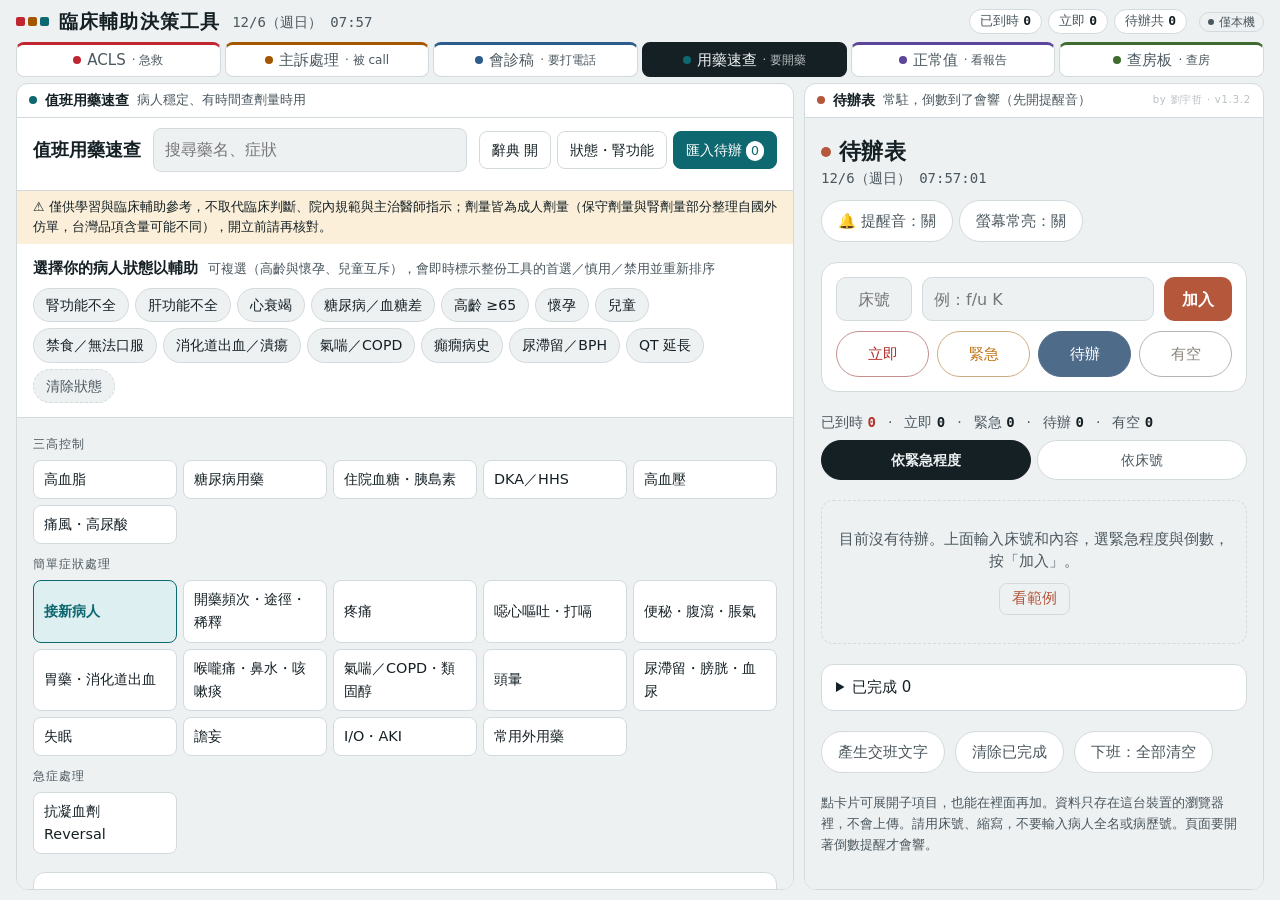
==== site/index.html @ 2ba8ac4e "v1.3.2 Co-Authored-By: Claude Opus 5.5 <noreply@anthropic.com> Claude-Session: https://claude.ai/cod" ====
<!doctype html><html><head><meta charset=utf8><meta name=viewport content="width=device-width,initial-scale=1,viewport-fit=cover"><style>:root{color-scheme:light;box-sizing:border-box;padding-top:env(safe-area-inset-top,0px);padding-bottom:env(safe-area-inset-bottom,0px)}html{scroll-padding-top:env(safe-area-inset-top,0px)}body{margin:0;padding:0;font:14px -apple-system,BlinkMacSystemFont,sans-serif;background:#fff;color:#000}img{max-width:100%}[hidden]:not([hidden=until-found i]){display:none!important}</style></head><body>
<title>臨床輔助決策工具</title>
<meta name="author" content="劉宇哲">
<meta name="app-version" content="1.3.2">
<!-- 臨床輔助決策工具 · designed &amp; built by 劉宇哲 -->
<meta name="claude:viewport-fit-sides" content="cover">
<style id="hub-base">/* 臨床輔助決策工具 · 共用基底（每個工具都內嵌這一份）
   字體：系統字（iPhone = 蘋方，Android = Noto CJK），不下載網路字型，開啟更快
   色票：病房冷灰底 + 各工具辨識色；動畫：同一組曲線與時長 */
:root{
  --hub-bg:#EEF1F2; --hub-surface:#FFFFFF; --hub-surface2:#E6EAEC; --hub-ink:#152025; --hub-ink2:#4A575E; --hub-ink3:#6E7A81; --hub-line:#D3DADD;
  --hub-bad:#B3261E; --hub-bad-soft:#FBE6E4; --hub-warn:#9A5B00; --hub-warn-soft:#FBEFD9; --hub-ok:#1D7A3E; --hub-ok-soft:#E1F2E6;
  --hub-code:#C0262F; --hub-code-soft:#FBE4E5; --hub-pilot:#A35500; --hub-pilot-soft:#F6E7D2;
  --hub-consult:#2C5C8C; --hub-consult-soft:#DFE8F2; --hub-meds:#0D6870; --hub-meds-soft:#DDEFF0;
  --hub-labs:#5B4699; --hub-labs-soft:#EBE6F6; --hub-todo:#B4573A; --hub-todo-soft:#F5E3DA;
  --hub-p1:#B3322B; --hub-p2:#C27416; --hub-p3:#4F6B8A; --hub-p4:#8A867B;
  --hub-sans:-apple-system,BlinkMacSystemFont,"PingFang TC","Noto Sans TC","Noto Sans CJK TC","Microsoft JhengHei",system-ui,sans-serif;
  --hub-mono:ui-monospace,"SF Mono",SFMono-Regular,Menlo,Consolas,"Roboto Mono",monospace;
  --hub-ease:cubic-bezier(.2,.8,.2,1); --hub-dur:.18s;
}
@media (prefers-color-scheme:dark){:root:not([data-theme="light"]){
  --hub-bg:#0E1316; --hub-surface:#161D21; --hub-surface2:#1E272C; --hub-ink:#E4E9EB; --hub-ink2:#A2AEB4; --hub-ink3:#7E8B93; --hub-line:#2A353B;
  --hub-bad:#FF7A70; --hub-bad-soft:#3A1B19; --hub-warn:#F0B04A; --hub-warn-soft:#352812; --hub-ok:#6CCF8E; --hub-ok-soft:#15301F;
  --hub-code:#FF6B70; --hub-code-soft:#3A1A1D; --hub-pilot:#F0A23A; --hub-pilot-soft:#3A2911;
  --hub-consult:#80B1E0; --hub-consult-soft:#162636; --hub-meds:#5CC2C8; --hub-meds-soft:#16302F;
  --hub-labs:#B4A2EC; --hub-labs-soft:#2A2440; --hub-todo:#E08A68; --hub-todo-soft:#3A241B; --hub-p1:#EF6A5E; --hub-p2:#E3A04A; --hub-p3:#8FABC9; --hub-p4:#A6A297; color-scheme:dark}}
:root[data-theme="dark"]{
  --hub-bg:#0E1316; --hub-surface:#161D21; --hub-surface2:#1E272C; --hub-ink:#E4E9EB; --hub-ink2:#A2AEB4; --hub-ink3:#7E8B93; --hub-line:#2A353B;
  --hub-bad:#FF7A70; --hub-bad-soft:#3A1B19; --hub-warn:#F0B04A; --hub-warn-soft:#352812; --hub-ok:#6CCF8E; --hub-ok-soft:#15301F;
  --hub-code:#FF6B70; --hub-code-soft:#3A1A1D; --hub-pilot:#F0A23A; --hub-pilot-soft:#3A2911;
  --hub-consult:#80B1E0; --hub-consult-soft:#162636; --hub-meds:#5CC2C8; --hub-meds-soft:#16302F;
  --hub-labs:#B4A2EC; --hub-labs-soft:#2A2440; --hub-todo:#E08A68; --hub-todo-soft:#3A241B; --hub-p1:#EF6A5E; --hub-p2:#E3A04A; --hub-p3:#8FABC9; --hub-p4:#A6A297; color-scheme:dark}

/* 觸控：點擊不延遲、不閃灰框、iPhone 不自動放大字 */
html{-webkit-tap-highlight-color:transparent;touch-action:manipulation;-webkit-text-size-adjust:100%;text-size-adjust:100%}
body{-webkit-font-smoothing:antialiased;text-rendering:optimizeSpeed}
::selection{background:color-mix(in srgb,var(--hub-accent,var(--hub-ink)) 22%,transparent)}
/* iPhone 點進字小於 16px 的輸入框會自動放大、而且不會縮回來：觸控裝置上所有輸入框一律 ≥16px */
@media (pointer:coarse){input:not([type="checkbox"]):not([type="radio"]):not([type="range"]),textarea,select{font-size:max(16px,1em)!important}}
/* 共用動畫：按下去微縮、顏色淡入淡出（低權重，工具自己的設定優先） */
:where(button,.btn,.chip,.card,summary,[role="tab"],a){transition:background-color var(--hub-dur) var(--hub-ease),border-color var(--hub-dur) var(--hub-ease),color var(--hub-dur) var(--hub-ease),box-shadow var(--hub-dur) var(--hub-ease),opacity var(--hub-dur) var(--hub-ease),transform .12s var(--hub-ease)}
:where(button,.btn,.chip,[role="tab"]):active:not(:disabled){transform:scale(.97)}
@keyframes hub-in{from{opacity:0;transform:translateY(6px)}}
@keyframes hub-pop{0%{transform:scale(1)}40%{transform:scale(1.18)}100%{transform:scale(1)}}
.hub-toast{position:fixed;left:16px;right:16px;margin:0 auto;width:fit-content;bottom:calc(20px + env(safe-area-inset-bottom,0px));z-index:60;max-width:min(520px,calc(100% - 32px));box-sizing:border-box;display:flex;gap:10px;align-items:center;background:var(--hub-ink);color:var(--hub-bg);font:500 14px/1.4 var(--hub-sans);padding:9px 14px;border-radius:999px;box-shadow:0 8px 24px rgba(0,0,0,.25);animation:hub-in .22s var(--hub-ease)}
/* 待辦設定按鈕：跟待辦表的快速新增同一套（立即／緊急／待辦／有空，點緊急或待辦展開倒數） */
.hp{display:flex;flex-direction:column;gap:8px;min-width:0}
.hp-row{display:grid;grid-template-columns:repeat(4,minmax(0,1fr));gap:6px}
.hp-pr{--pc:var(--hub-p3);display:flex;flex-direction:column;align-items:center;justify-content:center;min-width:0;min-height:46px;padding:4px;border:1px solid color-mix(in srgb,var(--pc) 45%,var(--hub-line));border-radius:999px;background:transparent;color:var(--pc);font:500 15px/1.2 var(--hub-sans);cursor:pointer}
.hp-pr[data-p="1"]{--pc:var(--hub-p1)}.hp-pr[data-p="2"]{--pc:var(--hub-p2)}.hp-pr[data-p="4"]{--pc:var(--hub-p4)}
.hp-pr small{font-size:12px;font-variant-numeric:tabular-nums}
.hp-pr small:empty{display:none}
.hp-pr[aria-pressed="true"]{background:var(--pc);border-color:var(--pc);color:var(--hub-surface)}
.hp-tm{display:flex;gap:6px;overflow-x:auto;overscroll-behavior-x:contain;scrollbar-width:none;padding:2px}
.hp-tm::-webkit-scrollbar{display:none}
.hp-c{flex:none;min-height:40px;border:1px solid var(--hub-line);background:transparent;border-radius:999px;padding:6px 14px;font:15px/1 var(--hub-sans);color:var(--hub-ink);white-space:nowrap;cursor:pointer;font-variant-numeric:tabular-nums}
.hp-c[aria-pressed="true"]{background:var(--hub-ink);border-color:var(--hub-ink);color:var(--hub-bg)}
.hp input{flex:none;font:16px var(--hub-sans);min-height:40px;padding:5px 10px;border-radius:999px;border:1px solid var(--hub-line);background:var(--hub-bg);color:var(--hub-ink);width:80px;text-align:center}
.hp-dt{display:flex;gap:6px}
.hp-dt input[type="date"]{flex:1 1 9.5em;width:auto;max-width:12em}
.hp-dt input[type="time"]{width:7em}
/* 右滑加入待辦 */
[data-swipe]{position:relative;touch-action:pan-y}
[data-swipe].sw-drag{transition:none!important}
[data-swipe].sw-back{transition:transform .22s var(--hub-ease)!important}
[data-swipe]::before{content:"＋ 待辦";position:absolute;top:0;bottom:0;right:100%;width:var(--sw,0px);display:flex;align-items:center;justify-content:flex-end;padding-right:12px;box-sizing:border-box;background:var(--hub-todo);color:var(--hub-surface);font:700 14px/1 var(--hub-sans);white-space:nowrap;overflow:hidden;opacity:var(--swo,0);pointer-events:none}
[data-swipe].sw-arm::before{content:"放開加入"}
body.sw-on{-webkit-user-select:none;user-select:none}
@keyframes hub-flash{from{background-color:var(--hub-todo-soft);box-shadow:inset 4px 0 0 var(--hub-todo)}}
.sw-done{animation:hub-flash .9s var(--hub-ease)}
@media (prefers-reduced-motion:reduce){*,*::before,*::after{animation-duration:.001ms!important;animation-iteration-count:1!important;transition-duration:.001ms!important}}
</style>
<style>
/* Layout: one-screen console. Top = clock + 待辦狀態; triage strip = 四種狀況依緊急度由左到右;
   below = 左邊 ACLS／副駕／會診稿／用藥速查／正常值五選一，右邊待辦表常駐（手機改六個分頁）。
   Palette: 病房冷灰底；每個工具保留自己的辨識色（急救紅、副駕琥珀、會診藍、用藥青、正常值紫、待辦陶土）。 */
:root{
  --bg:#EEF1F2; --surface:#FFFFFF; --ink:#152025; --ink-2:#4A575E; --line:#D3DADD;
  --code:#C0262F; --code-soft:#FBE4E5;
  --pilot:#A35500; --pilot-soft:#F6E7D2;
  --consult:#2C5C8C; --consult-soft:#DFE8F2;
  --meds:#0D6870; --meds-soft:#DDEFF0;
  --todo:#B4573A; --todo-soft:#F5E3DA;
  --labs:#5B4699; --labs-soft:#EBE6F6;
  --rounds:#3F6B2E; --rounds-soft:#E3EEDC;
  --f-body:var(--hub-sans);
  --f-mono:var(--hub-mono);
}
@media (prefers-color-scheme:dark){:root:not([data-theme="light"]){
  --bg:#0E1316; --surface:#161D21; --ink:#E4E9EB; --ink-2:#A2AEB4; --line:#2A353B;
  --code:#FF6B70; --code-soft:#3A1A1D; --pilot:#F0A23A; --pilot-soft:#3A2911;
  --consult:#80B1E0; --consult-soft:#162636; --meds:#5CC2C8; --meds-soft:#16302F;
  --todo:#E08A68; --todo-soft:#3A241B; --labs:#B4A2EC; --labs-soft:#2A2440; --rounds:#93CC7C; --rounds-soft:#1E2E18; color-scheme:dark}}
:root[data-theme="dark"]{
  --bg:#0E1316; --surface:#161D21; --ink:#E4E9EB; --ink-2:#A2AEB4; --line:#2A353B;
  --code:#FF6B70; --code-soft:#3A1A1D; --pilot:#F0A23A; --pilot-soft:#3A2911;
  --consult:#80B1E0; --consult-soft:#162636; --meds:#5CC2C8; --meds-soft:#16302F;
  --todo:#E08A68; --todo-soft:#3A241B; --labs:#B4A2EC; --labs-soft:#2A2440; --rounds:#93CC7C; --rounds-soft:#1E2E18; color-scheme:dark}

*{box-sizing:border-box}
html,body{height:100%}
body{background:var(--bg);color:var(--ink);font-family:var(--f-body);font-size:15px;line-height:1.45;display:flex;flex-direction:column;overflow:hidden}
button,a{font:inherit;color:inherit}
:focus-visible{outline:2px solid var(--ink);outline-offset:2px}
.gut{padding-left:max(16px,env(safe-area-inset-left,0px));padding-right:max(16px,env(safe-area-inset-right,0px))}

/* top bar */
.top{flex:none;display:flex;align-items:center;gap:12px;flex-wrap:wrap;padding-block:10px 8px}
.top h1{margin:0;font-size:19px;font-weight:900;letter-spacing:.06em;display:flex;align-items:center;gap:8px}
.top h1::before{content:"";width:9px;height:9px;border-radius:2px;background:var(--code);box-shadow:12px 0 0 var(--pilot),24px 0 0 var(--meds);margin-right:26px}
.clock{font-family:var(--f-mono);font-size:14px;color:var(--ink-2);font-variant-numeric:tabular-nums}
.status{margin-left:auto;display:flex;gap:6px;align-items:center;font-size:13px}
.pill{border-radius:999px;padding:2px 10px;background:var(--surface);border:1px solid var(--line);color:var(--ink-2);white-space:nowrap}
.pill b{font-family:var(--f-mono);font-weight:600;color:var(--ink)}
.pill.hot{background:var(--code);border-color:var(--code);color:var(--surface)}
.pill.hot b{color:var(--surface)}

/* triage strip */
.triage{flex:none;padding-block:4px 10px}
.tlab{font-size:12px;letter-spacing:.12em;color:var(--ink-2);margin:0 0 6px;display:flex;justify-content:space-between;gap:8px}
.tlab span:last-child{letter-spacing:0}
.cards{display:grid;grid-template-columns:repeat(6,minmax(0,1fr));gap:8px}
.card{--c:var(--ink);--cs:var(--surface);display:grid;grid-template-columns:auto minmax(0,1fr) auto;gap:2px 10px;align-items:center;text-decoration:none;background:var(--surface);border:1px solid var(--line);border-top:4px solid var(--c);border-radius:10px;padding:10px 12px;cursor:pointer;text-align:left;min-width:0}
.card:hover{background:var(--cs)}
.card .lv{grid-row:1/3;font-family:var(--f-mono);font-weight:600;font-size:12px;color:var(--c);border:1.5px solid var(--c);border-radius:6px;padding:2px 6px;align-self:start;margin-top:2px}
.card .sit{font-size:13px;color:var(--ink-2);min-width:0}
.card .nm{font-weight:700;font-size:16px;min-width:0}
.card .go{grid-row:1/3;grid-column:3;font-size:12px;color:var(--c);white-space:nowrap}
.card.code{--c:var(--code);--cs:var(--code-soft)}
.card.pilot{--c:var(--pilot);--cs:var(--pilot-soft)}
.card.consult{--c:var(--consult);--cs:var(--consult-soft)}
.card.meds{--c:var(--meds);--cs:var(--meds-soft)}
.card.labs{--c:var(--labs);--cs:var(--labs-soft)}
.card.rounds{--c:var(--rounds);--cs:var(--rounds-soft)}
/* 六張卡：寬度不夠時拿掉「在下方」，說明維持一行 */
@media (max-width:1500px){.card .go{display:none}.card{grid-template-columns:auto minmax(0,1fr)}.card .sit,.card .nm{white-space:nowrap;overflow:hidden;text-overflow:ellipsis}}
@media (max-width:1100px){.cards{grid-template-columns:repeat(3,minmax(0,1fr))}}

/* workspace: 寬螢幕 = 左邊主工作區（急救／會診／用藥，三選一）＋ 右邊常駐待辦；手機 = 六個分頁 */
.tabs{flex:none;display:flex;gap:4px;padding-block:0 8px}
.tabs button{flex:1;border:1px solid var(--line);background:var(--surface);border-radius:8px;padding:7px 10px;cursor:pointer;font-weight:500;color:var(--ink-2);display:flex;justify-content:center;gap:6px;align-items:center;min-width:0;white-space:nowrap}
.tabs button i{width:8px;height:8px;border-radius:50%;flex:none}
.tabs button[aria-selected="true"]{background:var(--ink);border-color:var(--ink);color:var(--bg)}
.tabs .n{font-family:var(--f-mono);font-size:12px;border-radius:999px;padding:0 6px;background:var(--code);color:var(--surface)}
.tabs .mob{display:none}
.work{flex:1;min-height:0;display:grid;grid-template-columns:minmax(0,1fr) minmax(360px,460px);grid-template-areas:"main side";gap:10px;padding-bottom:max(10px,env(safe-area-inset-bottom,0px))}
.pane{grid-area:main;display:none;flex-direction:column;min-height:0;min-width:0;border:1px solid var(--line);border-radius:12px;overflow:hidden;background:var(--surface)}
.pane.main-on{display:flex}
#pane-todo{grid-area:side;display:flex}
.pane-h{flex:none;display:flex;align-items:center;gap:8px;padding:6px 12px;border-bottom:1px solid var(--line);font-size:13px;color:var(--ink-2)}
.pane-h b{color:var(--ink);font-size:14px}
.pane-h i{width:8px;height:8px;border-radius:50%;flex:none}
.pane iframe{flex:1;width:100%;border:0;display:block;background:var(--bg);opacity:0;transition:opacity .2s var(--hub-ease)}
.pane{position:relative}
.pane.loaded iframe{opacity:1}
.pane:not(.loaded)::after{content:"載入中";position:absolute;left:50%;top:40%;transform:translateX(-50%);font-size:13px;letter-spacing:.2em;color:var(--ink-2);animation:hub-blink 1.2s ease-in-out infinite}
@keyframes hub-blink{50%{opacity:.35}}
.pane .reload{display:none;position:absolute;left:50%;top:40%;transform:translate(-50%,-50%);z-index:2;max-width:calc(100% - 32px);border:1px solid var(--line);background:var(--surface);color:var(--ink);border-radius:999px;padding:10px 18px;font-weight:600;cursor:pointer;box-shadow:0 4px 14px rgba(0,0,0,.15)}
.pane.failed .reload{display:block}
.pane.failed iframe{opacity:.15}
.fab.pop{animation:hub-pop .45s var(--hub-ease)}
@media (max-width:900px){.hub-toast{bottom:calc(84px + env(safe-area-inset-bottom,0px))}}
.hub-toast .undo{background:transparent;color:var(--bg);box-shadow:inset 0 0 0 1px currentColor}
.hub-toast button{white-space:nowrap;flex:none;border:0;background:var(--todo);color:var(--surface);border-radius:999px;padding:3px 12px;font-weight:700;cursor:pointer}
@media (max-width:900px){
  .tabs .mob{display:flex}
  .tabs button{padding:7px 4px;font-size:14px}
  .work{grid-template-columns:minmax(0,1fr);grid-template-areas:"main"}
  .pane,.pane.main-on,#pane-todo{grid-area:main;display:none}
  .pane.on,#pane-todo.on{display:flex}
  .pane-h{display:none}
}
/* 手機：待辦改成左側抽屜，右滑拉出、左滑收起（iframe 同源，手勢也綁在工具內） */
.pane-h .close{display:none;margin-left:auto;flex:none;border:1px solid var(--line);background:var(--bg);border-radius:8px;padding:3px 10px;font-size:13px;cursor:pointer}
.pane-h span{min-width:0;overflow:hidden;text-overflow:ellipsis;white-space:nowrap}
.pane-h .sig{margin-left:auto;flex:none;font-style:normal;font-size:10px;letter-spacing:.08em;opacity:.38}
.pane-h .sig+.close{margin-left:8px}
.scrim{display:none}
@media (max-width:900px){
  #pane-todo{display:flex;position:fixed;z-index:20;top:0;bottom:0;left:0;width:min(92vw,460px);border-left:0;border-radius:0 14px 14px 0;padding-top:env(safe-area-inset-top,0px);padding-bottom:env(safe-area-inset-bottom,0px);transform:translateX(-102%);visibility:hidden;transition:transform .22s ease,visibility 0s linear .22s}
  #pane-todo.open{transform:none;visibility:visible;transition:transform .22s ease;box-shadow:8px 0 30px rgba(0,0,0,.28)}
  #pane-todo .pane-h{display:flex}
  #pane-todo .pane-h .close{display:inline-flex}
  .scrim{display:block;position:fixed;inset:0;z-index:19;background:rgba(0,0,0,.35);opacity:0;pointer-events:none;transition:opacity .22s}
  .scrim.on{opacity:1;pointer-events:auto}
}
@media (prefers-reduced-motion:reduce){#pane-todo,#pane-todo.open,.scrim{transition:none}}
@media (prefers-reduced-motion:no-preference){.card{transition:background .15s}}

/* 直立手機（≤900px）：不要卡片列，工具區佔滿螢幕，導覽列放在最上面（狀態列下方）。
   每個分頁用「工具名＋什麼狀況用」兩行，顏色沿用各工具的辨識色。 */
.tabs .hint{display:none}
@media (max-width:900px){
  html,body{background:var(--surface)}
  .top{flex-wrap:nowrap;gap:8px;padding-block:6px;border-bottom:1px solid var(--line)}
  .top h1{font-size:16px;letter-spacing:.04em;min-width:0;white-space:nowrap}
  .top h1::before{display:none}
  .clock{margin-left:auto;font-size:12px;white-space:nowrap}
  .status{margin-left:0;font-size:12px}
  .pill:not(.hot){display:none}
  .triage{display:none}
  .work.gut{order:2;gap:0;padding:0 env(safe-area-inset-right,0px) 0 env(safe-area-inset-left,0px)}
  .pane,.pane.main-on{border:0;border-radius:0}
  .tabs{order:1;gap:0;background:var(--surface);border-bottom:1px solid var(--line)}
  .tabs.gut{padding:0 env(safe-area-inset-right,0px) 0 env(safe-area-inset-left,0px)}
  .tabs button{flex:1 1 0;flex-direction:column;justify-content:center;gap:0;min-height:46px;padding:4px 1px 5px;border:0;border-bottom:3px solid transparent;border-radius:0;background:transparent;color:var(--ink-2);font-size:13.5px;font-weight:500;letter-spacing:0}
  .tabs button i{display:none}
  .tabs .hint{display:block;font-size:10px;font-weight:400;line-height:1.15;color:var(--ink-2)}
  .tabs button[aria-selected="true"]{background:var(--cs);border-bottom-color:var(--c);color:var(--ink);font-weight:700}
  .tabs button[aria-selected="true"] .hint{color:var(--ink);font-weight:500}
  .tabs .n{font-size:11px;padding:0 5px;margin-left:2px}
  #pane-todo .pane-h{padding:8px 12px}
  #pane-todo .pane-h b{white-space:nowrap}
  #pane-todo .pane-h span{display:none}
}
@media (max-width:380px){.tabs button{font-size:12.5px}.tabs .hint{font-size:10px}}

/* 手機：五個工具排成一條橫向軌道，手指拖多少畫面跟多少（scroll-snap，放開自動吸附到最近的工具）。
   待辦表改成右下角圓形浮窗，點開是左側抽屜。 */
.fab{display:none}
@media (max-width:900px){
  .work.gut{display:flex;gap:0;padding:0;overflow-x:auto;overflow-y:hidden;scroll-snap-type:x mandatory;overscroll-behavior-x:contain;scrollbar-width:none}
  .work::-webkit-scrollbar{display:none}
  .pane:not(#pane-todo){display:flex;flex:0 0 100%;min-width:0;scroll-snap-align:start;scroll-snap-stop:always;padding-left:env(safe-area-inset-left,0px);padding-right:env(safe-area-inset-right,0px)}
  #pane-todo{touch-action:pan-y;overscroll-behavior:contain}
  .fab{display:flex;position:fixed;z-index:15;right:max(16px,env(safe-area-inset-right,0px));bottom:calc(16px + env(safe-area-inset-bottom,0px));width:56px;height:56px;padding:0;border:0;border-radius:50%;align-items:center;justify-content:center;background:var(--todo);color:var(--surface);box-shadow:0 6px 18px rgba(0,0,0,.3);cursor:pointer}
  .fab svg{width:26px;height:26px}
  .fab .n{position:absolute;top:-5px;right:-5px;min-width:22px;height:22px;padding:0 5px;border-radius:11px;border:2px solid var(--surface);box-sizing:content-box;background:var(--code);color:var(--surface);font:600 12px/18px var(--f-mono);text-align:center;font-variant-numeric:tabular-nums}
  .fab{transition:opacity .15s}
  body.drawer .fab,body.gl-open .fab{opacity:0;pointer-events:none}
}
</style>

<header class="top gut">
  <h1 title="by 劉宇哲">臨床輔助決策工具</h1>
  <span class="clock" id="clock">--:--</span>
  <div class="status" id="status" aria-live="polite"></div>
  <span class="sync" id="sync" data-s="wait" title="雲端同步：連線中">連線中</span>
</header>

<section class="triage gut" aria-label="依狀況選工具">
  <p class="tlab"><span>現在的狀況</span><span>由左到右越不急</span></p>
  <div class="cards">
    <button class="card code" type="button" data-go="acls">
      <span class="lv">P0</span><span class="sit">急救、心律不整</span><span class="nm">ACLS 輔助工具</span><span class="go">在下方</span>
    </button>
    <button class="card pilot" type="button" data-go="pilot">
      <span class="lv">P1</span><span class="sit">剛被 call、病人不穩</span><span class="nm">主訴處理</span><span class="go">在下方</span>
    </button>
    <button class="card consult" type="button" data-go="consult">
      <span class="lv">P2</span><span class="sit">要打電話找人會診</span><span class="nm">會診電話稿</span><span class="go">在下方</span>
    </button>
    <button class="card meds" type="button" data-go="meds">
      <span class="lv">P3</span><span class="sit">病人穩定、要開藥</span><span class="nm">值班用藥速查</span><span class="go">在下方</span>
    </button>
    <button class="card labs" type="button" data-go="labs">
      <span class="lv">P3</span><span class="sit">報告回來、要判讀數字</span><span class="nm">檢驗正常值</span><span class="go">在下方</span>
    </button>
    <button class="card rounds" type="button" data-go="rounds">
      <span class="lv">日常</span><span class="sit">查房、追病人、交班</span><span class="nm">查房板</span><span class="go">在下方</span>
    </button>
  </div>
</section>

<nav class="tabs gut" role="tablist" aria-label="工作區">
  <button role="tab" id="tab-acls" data-p="acls" aria-selected="false" title="急救、心律不整" style="--c:var(--code);--cs:var(--code-soft)"><i style="background:var(--code)"></i><span class="nm">ACLS</span><span class="hint">急救</span></button>
  <button role="tab" id="tab-pilot" data-p="pilot" aria-selected="false" title="剛被 call、病人不穩" style="--c:var(--pilot);--cs:var(--pilot-soft)"><i style="background:var(--pilot)"></i><span class="nm">主訴處理</span><span class="hint">被 call</span></button>
  <button role="tab" id="tab-consult" data-p="consult" aria-selected="false" title="要打電話找人會診" style="--c:var(--consult);--cs:var(--consult-soft)"><i style="background:var(--consult)"></i><span class="nm">會診稿</span><span class="hint">要打電話</span></button>
  <button role="tab" id="tab-meds" data-p="meds" aria-selected="false" title="病人穩定、要開藥" style="--c:var(--meds);--cs:var(--meds-soft)"><i style="background:var(--meds)"></i><span class="nm">用藥速查</span><span class="hint">要開藥</span></button>
  <button role="tab" id="tab-labs" data-p="labs" aria-selected="false" title="報告回來、要判讀數字" style="--c:var(--labs);--cs:var(--labs-soft)"><i style="background:var(--labs)"></i><span class="nm">正常值</span><span class="hint">看報告</span></button>
  <button role="tab" id="tab-rounds" data-p="rounds" aria-selected="false" title="查房、追病人、交班" style="--c:var(--rounds);--cs:var(--rounds-soft)"><i style="background:var(--rounds)"></i><span class="nm">查房板</span><span class="hint">查房</span></button>
</nav>

<main class="work gut" id="work">
  <section class="pane" id="pane-acls" aria-label="ACLS 輔助工具">
    <div class="pane-h"><i style="background:var(--code)"></i><b>ACLS 輔助工具</b><span>切到別的工具時，計時器照樣在跑</span></div>
    <iframe id="f-acls" data-src="tools/acls.html" title="ACLS 輔助工具"></iframe>
  </section>
  <section class="pane" id="pane-pilot" aria-label="主訴處理">
    <div class="pane-h"><i style="background:var(--pilot)"></i><b>主訴處理</b><span>剛被 call：叫人時機、問診、貝氏鑑別、醫囑、即時 note</span></div>
    <iframe id="f-pilot" data-src="tools/copilot.html" title="主訴處理"></iframe>
  </section>
  <section class="pane" id="pane-consult" aria-label="會診電話稿">
    <div class="pane-h"><i style="background:var(--consult)"></i><b>會診電話稿</b><span>打完電話可一鍵加進待辦等回電</span></div>
    <iframe id="f-consult" data-src="tools/consult.html" title="會診電話稿"></iframe>
  </section>
  <section class="pane" id="pane-meds" aria-label="值班用藥速查">
    <div class="pane-h"><i style="background:var(--meds)"></i><b>值班用藥速查</b><span>病人穩定、有時間查劑量時用</span></div>
    <iframe id="f-meds" data-src="tools/meds.html" title="值班用藥速查"></iframe>
  </section>
  <section class="pane" id="pane-labs" aria-label="檢驗正常值">
    <div class="pane-h"><i style="background:var(--labs)"></i><b>檢驗正常值</b><span>正常值＋值班警覺值，含 CrCl／eGFR／AKI 計算</span></div>
    <iframe id="f-labs" data-src="tools/labs.html" title="檢驗正常值"></iframe>
  </section>
  <section class="pane" id="pane-rounds" aria-label="查房板">
    <div class="pane-h"><i style="background:var(--rounds)"></i><b>查房板</b><span>每床 problem、每日清單、等待中結果、異常值趨勢；逐床跑、產生交班</span></div>
    <iframe id="f-rounds" data-src="tools/rounds.html" title="查房板"></iframe>
  </section>
  <section class="pane" id="pane-todo" aria-label="待辦表">
    <div class="pane-h"><i style="background:var(--todo)"></i><b>待辦表</b><span>常駐，倒數到了會響（先開提醒音）</span><em class="sig" aria-hidden="true">by 劉宇哲</em><button class="close" type="button" id="todoClose">← 收起</button></div>
    <iframe id="f-todo" data-src="tools/todo.html" title="待辦表"></iframe>
  </section>
</main>
<div class="scrim" id="scrim"></div>
<button class="fab" id="fab" type="button" aria-label="待辦表" aria-expanded="false"><svg viewBox="0 0 24 24" fill="none" stroke="currentColor" stroke-width="2" stroke-linecap="round" stroke-linejoin="round" aria-hidden="true"><path d="M10 6h10M10 12h10M10 18h10"/><path d="M3.5 6l1.5 1.5L7.5 4.5M3.5 12l1.5 1.5 2.5-3M3.5 18l1.5 1.5 2.5-3"/></svg><span class="n" id="tabN" hidden></span></button>

<script>
(() => {
  // 版本號：由 scripts/release.py 寫進 <meta name="app-version">，顯示在待辦表標頭的署名後面
  const APP_V = (document.querySelector('meta[name="app-version"]') || {}).content || '';
  try { console.log('%c臨床輔助決策工具 v' + APP_V + ' · made by 劉宇哲', 'color:#B4573A;font-weight:700'); } catch (e) {}
  try { const sg = document.querySelector('#pane-todo .sig'); if (sg && APP_V) sg.textContent = 'by 劉宇哲 · v' + APP_V; } catch (e) {}
  const $ = id => document.getElementById(id);
  const MAIN = ['acls', 'pilot', 'consult', 'meds', 'labs', 'rounds'], ALL = [...MAIN, 'todo'];
  const narrow = matchMedia('(max-width:900px)');
  let cur = 'meds', lastMain = 'meds';

  // cur：手機上顯示的分頁；lastMain：寬螢幕左邊顯示的工具（待辦永遠在右邊）
  // 手機上的待辦抽屜
  const drawerOpen = () => $('pane-todo').classList.contains('open');
  function setDrawer(open) {
    const on = !!open && narrow.matches;
    $('pane-todo').classList.toggle('open', on);
    $('scrim').classList.toggle('on', on);
    $('pane-todo').inert = narrow.matches && !on;
    $('fab').setAttribute('aria-expanded', on);
    document.body.classList.toggle('drawer', on);
  }

  // 延遲載入：先載現在看的工具和待辦表，其他的等畫面閒下來再一個一個載（副駕和用藥速查很大）
  const loaded = new Set();
  // 工具有沒有真的載出來：空白頁、錯誤頁（contentDocument 是 null）、body 是空的都算沒有
  function healthy(f) {
    try {
      const d = f.contentDocument;
      if (!d || d.location.href === 'about:blank') return false;
      return !!(d.body && d.body.childElementCount);
    } catch (e) { return true; }
  }
  // 自我修復：沒載出來就自動重載一次；還是不行就在畫面上放「重新載入」按鈕，不會只停在空白或「載入中」
  // （11/12：iPhone 主畫面 App 開，用藥速查、會診稿有時載不出來，Claude App 開正常）
  const tries = {}, wt = {};
  function failUI(k) {
    const p = $('pane-' + k);
    let b = p.querySelector('.reload');
    if (!b) {
      b = document.createElement('button'); b.type = 'button'; b.className = 'reload';
      b.textContent = '這個工具沒載出來，點這裡重新載入';
      b.onclick = () => { tries[k] = 0; reloadTool(k); };
      p.appendChild(b);
    }
    p.classList.add('loaded', 'failed');
  }
  function watch(k) {
    clearTimeout(wt[k]);
    wt[k] = setTimeout(() => {
      const f = $('f-' + k);
      if ($('pane-' + k).classList.contains('loaded') && healthy(f)) return;
      (tries[k] || 0) < 2 ? reloadTool(k) : failUI(k);
    }, 15000);
  }
  function reloadTool(k) {
    const f = $('f-' + k);
    tries[k] = (tries[k] || 0) + 1;
    $('pane-' + k).classList.remove('failed');
    f.src = f.dataset.src;
    watch(k);
  }
  function ensure(k) {
    if (!k || loaded.has(k)) return;
    const f = $('f-' + k); if (!f) return;
    loaded.add(k);
    f.addEventListener('load', () => {
      if (!healthy(f)) { (tries[k] || 0) < 2 ? reloadTool(k) : failUI(k); return; }
      clearTimeout(wt[k]);
      $('pane-' + k).classList.remove('failed');
      $('pane-' + k).classList.add('loaded');
    });
    f.src = f.dataset.src;
    watch(k);
  }
  // 從背景回來（iOS 可能把內嵌的工具回收掉）：檢查一遍，空掉的重載
  document.addEventListener('visibilitychange', () => {
    if (document.visibilityState !== 'visible') return;
    loaded.forEach(k => { const f = $('f-' + k); if ($('pane-' + k).classList.contains('loaded') && !healthy(f)) { tries[k] = 0; reloadTool(k); } });
  });
  const idle = cb => (window.requestIdleCallback ? requestIdleCallback(cb, { timeout: 1500 }) : setTimeout(cb, 300));
  function warmRest() {
    const order = [...MAIN].sort((a, b) => Math.abs(MAIN.indexOf(a) - MAIN.indexOf(cur)) - Math.abs(MAIN.indexOf(b) - MAIN.indexOf(cur)));
    const next = () => { const k = order.find(x => !loaded.has(x)); if (!k) return; ensure(k); idle(() => setTimeout(next, 250)); };
    idle(next);
  }

  const track = $('work');
  let lockUntil = 0, syncT = 0;
  function paint() {
    const sel = narrow.matches ? cur : lastMain;
    ALL.forEach(k => {
      $('pane-' + k).classList.toggle('on', k === cur);
      $('pane-' + k).classList.toggle('main-on', k === lastMain);
      const t = $('tab-' + k); if (t) t.setAttribute('aria-selected', k === sel);
    });
    try { localStorage.setItem('hub.pane', JSON.stringify({ cur, lastMain })); } catch (e) {}
    applyFab();
  }
  // 手機上切換工具 = 把橫向軌道捲到那一格（點上方分頁會平順滑過去）
  function show(p, instant) {
    if (!MAIN.includes(p)) return;
    cur = lastMain = p; ensure(p);
    paint();
    if (narrow.matches) {
      lockUntil = Date.now() + 600;
      track.scrollTo({ left: MAIN.indexOf(p) * track.clientWidth, behavior: instant ? 'instant' : 'smooth' });
    }
  }
  // 手指拖動時，過半就換上方分頁的亮起；拖完停下來再校正一次
  function fromScroll() {
    const i = Math.round(track.scrollLeft / Math.max(1, track.clientWidth));
    ensure(MAIN[i]); ensure(MAIN[i + 1]); ensure(MAIN[i - 1]);
    if (MAIN[i] && MAIN[i] !== cur) { cur = lastMain = MAIN[i]; paint(); }
  }
  track.addEventListener('scroll', () => {
    if (!narrow.matches) return;
    clearTimeout(syncT); syncT = setTimeout(() => { lockUntil = 0; fromScroll(); }, 100);
    if (Date.now() >= lockUntil) fromScroll();
  }, { passive: true });
  narrow.addEventListener('change', () => { setDrawer(false); show(cur, true); });
  addEventListener('resize', () => { if (narrow.matches) track.scrollTo({ left: MAIN.indexOf(cur) * track.clientWidth, behavior: 'instant' }); });
  $('fab').addEventListener('click', () => setDrawer(true));
  // 值班用藥速查的辭典彈出時，隱藏右下角待辦按鈕（它會蓋到辭典）
  let glOpen = false, sheetOpen = false;
  function applyFab() { document.body.classList.toggle('gl-open', (glOpen && cur === 'meds') || (sheetOpen && cur === 'pilot')); }
  window.addEventListener('message', e => { if (e.data && e.data.hub === 'sheet') { sheetOpen = !!e.data.open; applyFab(); } });
  $('f-meds').addEventListener('load', () => { glOpen = false; applyFab(); });
  $('f-pilot').addEventListener('load', () => { sheetOpen = false; applyFab(); });
  window.addEventListener('message', e => {
    const f = $('f-meds');
    if (!f || e.source !== f.contentWindow || !e.data || e.data.hub !== 'gloss') return;
    glOpen = !!e.data.open; applyFab();
  });
  // 其他工具匯入待辦時：底部提示＋待辦按鈕跳一下；手機可直接打開待辦
  let hubT = 0;
  window.addEventListener('message', e => {
    if (!e.data || e.data.hub !== 'todo-add') return;
    document.querySelector('.hub-toast')?.remove(); clearTimeout(hubT);
    const t = document.createElement('div'); t.className = 'hub-toast'; t.setAttribute('role', 'status');
    const msg = document.createElement('span');
    msg.textContent = `已加入待辦：${e.data.bed ? e.data.bed + ' 床 ' : ''}${e.data.text}${e.data.n ? `（${e.data.n} 項）` : ''}`;
    t.appendChild(msg);
    if (e.data.id) {
      const u = document.createElement('button'); u.type = 'button'; u.className = 'undo'; u.textContent = '撤銷';
      u.onclick = () => {
        try {
          const st = JSON.parse(localStorage.getItem('shiftboard.v1') || 'null');
          if (st && Array.isArray(st.items)) { st.items = st.items.filter(i => i.id !== e.data.id); st.del = { ...(st.del || {}), [e.data.id]: Date.now() }; localStorage.setItem('shiftboard.v1', JSON.stringify(st)); }
        } catch (er) {}
        msg.textContent = '已撤銷'; u.remove(); t.querySelector('button')?.remove(); status(); clearTimeout(hubT); hubT = setTimeout(() => t.remove(), 1200);
      };
      t.appendChild(u);
    }
    if (narrow.matches) {
      const b = document.createElement('button'); b.type = 'button'; b.textContent = '打開';
      b.onclick = () => { t.remove(); setDrawer(true); }; t.appendChild(b);
    }
    document.body.appendChild(t); hubT = setTimeout(() => t.remove(), 3200);
    const fab = $('fab'); fab.classList.remove('pop'); void fab.offsetWidth; fab.classList.add('pop');
    status();
  });
  $('scrim').addEventListener('click', () => setDrawer(false));
  $('todoClose').addEventListener('click', () => setDrawer(false));
  document.addEventListener('keydown', e => { if (e.key === 'Escape') setDrawer(false); });
  document.querySelectorAll('.tabs button').forEach(b => b.addEventListener('click', () => show(b.dataset.p)));
  document.querySelectorAll('[data-go]').forEach(b => b.addEventListener('click', () => show(b.dataset.go)));

  try { const s = JSON.parse(localStorage.getItem('hub.pane') || 'null'); if (s && MAIN.includes(s.lastMain)) lastMain = s.lastMain; } catch (e) {}
  cur = lastMain;
  const h = location.hash.slice(1);
  if (MAIN.includes(h)) cur = lastMain = h;
  show(cur, true);
  ensure('todo');
  if (h === 'todo' && narrow.matches) setDrawer(true);
  if (document.readyState === 'complete') warmRest(); else addEventListener('load', warmRest, { once: true });

  // 讓內嵌工具跟著總站的明暗主題
  const frames = ALL.map(k => $('f-' + k));
  function syncTheme() {
    const t = document.documentElement.getAttribute('data-theme');
    frames.forEach(f => {
      try {
        const r = f.contentDocument && f.contentDocument.documentElement;
        if (!r) return;
        t ? r.setAttribute('data-theme', t) : r.removeAttribute('data-theme');
      } catch (e) {}
    });
  }
  new MutationObserver(syncTheme).observe(document.documentElement, { attributes: true, attributeFilter: ['data-theme'] });
  frames.forEach(f => f.addEventListener('load', syncTheme));

  // 手勢：工具之間的左右滑由上面的橫向軌道原生處理（跟手、有慣性）。
  // 待辦抽屜開著時，往左拖會跟著手指收起；在輸入框或可左右捲動的區塊裡不觸發。
  function scrollsX(el) {
    for (; el && el.nodeType === 1; el = el.parentElement) {
      if (/^(INPUT|TEXTAREA|SELECT)$/.test(el.tagName)) return true;
      const cs = (el.ownerDocument.defaultView || window).getComputedStyle(el);
      if (el.scrollWidth > el.clientWidth + 2 && /(auto|scroll)/.test(cs.overflowX)) return true;
    }
    return false;
  }
  const drawer = $('pane-todo');
  let dg = null;
  function dStart(e) {
    if (!narrow.matches || !drawerOpen() || e.touches.length !== 1 || scrollsX(e.target)) { dg = null; return; }
    const t = e.touches[0];
    dg = { x: t.clientX, y: t.clientY, t0: Date.now(), lock: false, dx: 0 };
  }
  function dMove(e) {
    if (!dg) return;
    const t = e.touches[0], dx = t.clientX - dg.x, dy = t.clientY - dg.y;
    if (!dg.lock) {
      if (Math.abs(dx) < 10 && Math.abs(dy) < 10) return;
      if (dx < 0 && Math.abs(dx) > Math.abs(dy) * 1.5) { dg.lock = true; drawer.style.transition = 'none'; $('scrim').style.transition = 'none'; }
      else { dg = null; return; }
    }
    if (e.cancelable) e.preventDefault();
    dg.dx = Math.min(0, dx);
    drawer.style.transform = `translateX(${dg.dx}px)`;
    $('scrim').style.opacity = String(Math.max(0, 1 + dg.dx / drawer.offsetWidth));
  }
  function dEnd() {
    const g = dg; dg = null;
    if (!g || !g.lock) return;
    const close = g.dx < -drawer.offsetWidth * 0.3 || (Date.now() - g.t0 < 300 && g.dx < -40);
    drawer.style.transition = ''; $('scrim').style.transition = '';
    drawer.style.transform = ''; $('scrim').style.opacity = '';
    setDrawer(!close);
  }
  function bindDrag(el) {
    if (!el || el.__drag) return;
    el.__drag = true;
    el.addEventListener('touchstart', dStart, { passive: true });
    el.addEventListener('touchmove', dMove, { passive: false });
    el.addEventListener('touchend', dEnd, { passive: true });
    el.addEventListener('touchcancel', dEnd, { passive: true });
  }
  bindDrag(drawer); bindDrag($('scrim'));
  const ft = $('f-todo');
  const bindTodoDoc = () => { try { bindDrag(ft.contentDocument); } catch (e) {} };
  ft.addEventListener('load', bindTodoDoc); bindTodoDoc();

  // 頂部狀態：讀待辦表存的資料（同一個來源的 localStorage）
  function status() {
    const now = Date.now();
    $('clock').textContent = new Date().toLocaleString('zh-TW', { month: 'numeric', day: 'numeric', weekday: 'short', hour: '2-digit', minute: '2-digit', hour12: false });
    let items = [];
    try { const s = JSON.parse(localStorage.getItem('shiftboard.v1') || 'null'); if (s && Array.isArray(s.items)) items = s.items.filter(i => !i.ex); } catch (e) {}
    const over = items.filter(i => i.due && i.due <= now).length;
    const p1 = items.filter(i => i.p === 1).length;
    $('status').innerHTML =
      `<span class="pill${over ? ' hot' : ''}">已到時 <b>${over}</b></span>` +
      `<span class="pill">立即 <b>${p1}</b></span>` +
      `<span class="pill">待辦共 <b>${items.length}</b></span>`;
    $('tabN').hidden = !over; $('tabN').textContent = over;
  }
  status(); setInterval(status, 2000);
  window.addEventListener('storage', status);
})();
</script>

<style>
/* 精簡版面：拿掉「現在的狀況」大卡片列，只留一排分頁；分頁上直接寫什麼狀況用 */
.triage{display:none!important}
@media (min-width:901px){
  .top{padding-block:8px 6px}
  .tabs{padding-block:0 6px}
  .tabs button{padding:5px 10px;gap:6px;border-top:3px solid var(--c,var(--line))}
  .tabs .hint{display:inline;font-size:12px;font-weight:400;color:var(--ink-2)}
  .tabs .hint::before{content:"· "}
  .tabs button[aria-selected="true"] .hint{color:var(--bg);opacity:.75}
}
</style>
<style>
/* 雲端同步狀態 */
.sync{flex:none;font-size:12px;line-height:1;padding:3px 8px;border-radius:999px;border:1px solid var(--line);color:var(--ink-2);white-space:nowrap}
.sync::before{content:"";display:inline-block;width:6px;height:6px;border-radius:50%;margin-right:5px;vertical-align:1px;background:var(--ink-2)}
.sync[data-s="ok"]::before{background:#2E8B57}
.sync[data-s="busy"]::before{background:var(--pilot)}
.sync[data-s="err"]{color:var(--code);border-color:var(--code)}
.sync[data-s="err"]::before{background:var(--code)}
@media (max-width:900px){.sync{font-size:11px;padding:2px 6px}}
</style>
<script>
/* 雲端同步：把這個工具所有 localStorage 資料存到「每個人自己的」雲端空間（data/users/<id>/）。
   主畫面 App 被滑掉、換手機、清快取都不會掉。沒登入或沒有寫入權限時，照舊只存本機。 */
(async () => {
  const el = document.getElementById('sync');
  const LABEL = { wait: '連線中', ok: '已同步', busy: '同步中', local: '僅本機', err: '同步失敗' };
  const TIP = { wait: '雲端同步：連線中', ok: '資料已存到你自己的雲端空間，只有你看得到', busy: '正在存到雲端',
    local: '沒有登入 claude.ai 或沒有寫入權限：資料只存在這台裝置，被清掉就沒了', err: '雲端同步失敗，資料暫時只在這台裝置' };
  const ind = s => { el.dataset.s = s; el.textContent = LABEL[s]; el.title = TIP[s]; };
  const META = 'hub.sync.meta', CH = 60000;
  const skip = k => !k || k.startsWith('hub.sync') || k === 'acls-run';
  const enc = k => 'k' + Array.from(new TextEncoder().encode(k), b => b.toString(16).padStart(2, '0')).join('');
  const dec = id => new TextDecoder().decode(new Uint8Array(id.slice(1).match(/../g).map(h => parseInt(h, 16))));
  const ls = {
    get: k => { try { return localStorage.getItem(k); } catch (e) { return null; } },
    set: (k, v) => { try { v == null ? localStorage.removeItem(k) : localStorage.setItem(k, v); return true; } catch (e) { return false; } },
    keys: () => { try { return Object.keys(localStorage).filter(k => !skip(k) && enc(k).length <= 190); } catch (e) { return []; } },
  };
  let meta = {}; try { meta = JSON.parse(ls.get(META) || '{}') || {}; } catch (e) {}
  const SIG = 'hub.sync.sig';
  let sig = {}; try { sig = JSON.parse(ls.get(SIG) || '{}') || {}; } catch (e) {}
  const fp = v => { if (v == null) return null; let h = 5381; for (let i = 0; i < v.length; i++) h = (h * 33 ^ v.charCodeAt(i)) >>> 0; return v.length + ':' + h; };
  const saveMeta = () => { ls.set(META, JSON.stringify(meta)); ls.set(SIG, JSON.stringify(sig)); };
  const within = (p, ms) => Promise.race([p, new Promise((_, rej) => setTimeout(() => rej({ code: 'timeout' }), ms))]);

  let db = null, uid = null;
  try {
    if (window.claude && claude.use) {
      const [d, u] = await Promise.all([claude.use('db'), claude.use('user')]);
      db = d; uid = d && u ? await u.id() : null;
    }
  } catch (e) {}
  if (!db || !uid) { ind('local'); return; }
  const col = db.collection('data/users/' + uid);
  const known = {}, chunksN = {};   // known：最後一次跟雲端一致的值

  async function pull(first) {
    const snap = await within(col.get(), 12000);
    const main = {}, parts = {};
    snap.docs.forEach(d => { if (!d.exists) return; const i = d.id.indexOf('~'); i < 0 ? (main[d.id] = d.data()) : (parts[d.id] = d.data()); });
    const changed = [];
    for (const id in main) {
      let k; try { k = dec(id); } catch (e) { continue; }
      if (skip(k)) continue;
      const d = main[id];
      let v = d.del ? null : d.n ? Array.from({ length: d.n }, (_, i) => (parts[id + '~' + i] || {}).v || '').join('') : d.v;
      if (typeof v !== 'string') v = null;
      chunksN[k] = d.n || 0;
      if ((d.t || 0) > (meta[k] || 0)) {            // 雲端比較新（或這台裝置被清空了）
        // 本機有沒有「還沒上傳的修改」：跟上次和雲端一致時的指紋比（存在本機，重開 App 也記得）
        const local = ls.get(k), dirty = local != null && local !== v && (k in sig ? sig[k] !== fp(local) : true);
        if (dirty && local != null && v != null && local !== v) {
          // 兩邊都改過：待辦表逐項合併；其他資料用雲端的，本機那份留一份備份（查房板「⋯」可以從快照救回）
          const m = merge(k, local, v);
          if (m != null) { ls.set(k, m); changed.push(k); }
          else { ls.set('hub.sync.bak:' + k, local); ls.set(k, v); changed.push(k); }
        } else if (local !== v) { ls.set(k, v); changed.push(k); }
        meta[k] = d.t;
      }
      known[k] = v; sig[k] = fp(ls.get(k) === v ? v : known[k]);
    }
    saveMeta();
    if (changed.length) notify(changed);
  }
  // 待辦表：兩台裝置各自加的都留著；任一邊完成就算完成
  function merge(k, a, b) {
    if (k !== 'shiftboard.v1') return null;
    try {
      const A = JSON.parse(a), B = JSON.parse(b);
      if (!A || !B || !Array.isArray(A.items) || !Array.isArray(B.items)) return null;
      // 任一邊刪掉的（del：id → 刪除時間）就算刪掉，不會被另一邊的舊資料補回來；14 天前的刪除紀錄清掉
      const now = Date.now(), del = {};
      [A.del, B.del].forEach(d => { for (const id in d || {}) if (now - d[id] <= 14 * 864e5) del[id] = Math.max(del[id] || 0, d[id]); });
      const done = new Map(), items = new Map();
      [...(A.done || []), ...(B.done || [])].forEach(i => { if (!del[i.id] && !done.has(i.id)) done.set(i.id, i); });
      [...A.items, ...B.items].forEach(i => { if (!del[i.id] && !done.has(i.id) && !items.has(i.id)) items.set(i.id, i); });
      return JSON.stringify({ ...B, items: [...items.values()], done: [...done.values()], del });
    } catch (e) { return null; }
  }
  // 雲端帶來新資料：送一個 storage 事件給每個工具，各自就地更新（不整頁重載，查房板跑到哪一床、OCR、急救計時都不會被打斷）。
  // 只有不會自己聽 storage 的工具，而且是它自己的資料變了，才重新載入它。
  const OWN = { 'f-consult': ['consult-draft', 'consult-example'], 'f-meds': ['wr3'], 'f-pilot': ['oncall.prefs.v1'] };
  function notify(changed) {
    document.querySelectorAll('.pane iframe[src]').forEach(f => {
      const own = OWN[f.id];
      if (own && changed.some(k => own.includes(k))) {
        // 還在第一次載入中（pane 還沒 loaded）就不用重載：它載完會自己讀到新資料。
        // 這時候 reload 會重載的是佔位的 about:blank，把正在載的工具打斷，畫面就停在空白（11/12 用藥速查、會診稿載不出來）
        if (!f.closest('.pane').classList.contains('loaded')) return;
        try { f.contentWindow.location.reload(); } catch (e) { f.src = f.dataset.src; }
        return;
      }
      changed.forEach(k => { try { f.contentWindow.dispatchEvent(new StorageEvent('storage', { key: k, newValue: ls.get(k) })); } catch (e) {} });
    });
    window.dispatchEvent(new Event('storage'));
  }

  async function write(k, v) {
    const t = Date.now(), id = enc(k), ref = col.doc(id);
    if (v == null) await ref.set({ t, del: 1 });
    else if (v.length <= CH) await ref.set({ t, v });
    else {
      const n = Math.ceil(v.length / CH);
      for (let i = 0; i < n; i++) await col.doc(id + '~' + i).set({ v: v.slice(i * CH, (i + 1) * CH) });
      await ref.set({ t, n });
      for (let i = n; i < (chunksN[k] || 0); i++) await col.doc(id + '~' + i).delete().catch(() => {});
      chunksN[k] = n;
    }
    known[k] = v; sig[k] = fp(v); meta[k] = t; saveMeta();
  }

  let busy = false, again = false, ready = false, tick = 0;
  async function flush() {
    if (!ready) return;
    if (busy) { again = true; return; }
    busy = true;
    try {
      do {
        again = false;
        const keys = new Set([...ls.keys(), ...Object.keys(known).filter(k => known[k] != null)]);
        const todo = [...keys].filter(k => ls.get(k) !== (known[k] ?? null));
        if (!todo.length) break;
        ind('busy');
        for (const k of todo) await write(k, ls.get(k));
      } while (again);
      ind('ok');
    } catch (e) {
      ind('err');
      if (e && e.code === 'revoked') { clearInterval(tick); return; }
    } finally { busy = false; }
  }

  // 一定要先成功讀到雲端，才開始往上存：避免剛被清空的裝置把空白資料蓋到雲端
  async function start() {
    try { await pull(true); ready = true; ind('ok'); flush(); }
    catch (e) { if (e && e.code === 'revoked') { ind('local'); return; } ind('err'); setTimeout(start, 15000); }
  }
  start();
  let deb = 0;
  const soon = () => { clearTimeout(deb); deb = setTimeout(flush, 800); };
  window.addEventListener('storage', soon);
  tick = setInterval(flush, 3000);
  // 切到背景（滑回主畫面、鎖螢幕）時立刻存；回到前景時拉一次別台裝置的變更
  document.addEventListener('visibilitychange', () => {
    if (document.visibilityState === 'hidden') flush();
    else if (ready) pull(false).then(flush).catch(() => {}); // pull 會先處理本機沒上傳完的修改（合併或備份），不會直接蓋掉
  });
  window.addEventListener('pagehide', flush);
  // 電腦切回這個視窗（不一定會觸發 visibilitychange），以及畫面開著時每 30 秒，各拉一次別台裝置的變更：
  // 手機上剛打的 admission note、待辦，電腦不用重新整理就看得到
  let lastPull = 0;
  const pullSoon = () => { if (!ready || document.visibilityState !== 'visible' || Date.now() - lastPull < 5000) return; lastPull = Date.now(); pull(false).then(flush).catch(() => {}); };
  window.addEventListener('focus', pullSoon);
  setInterval(pullSoon, 30000);
})();
</script>

</body></html>
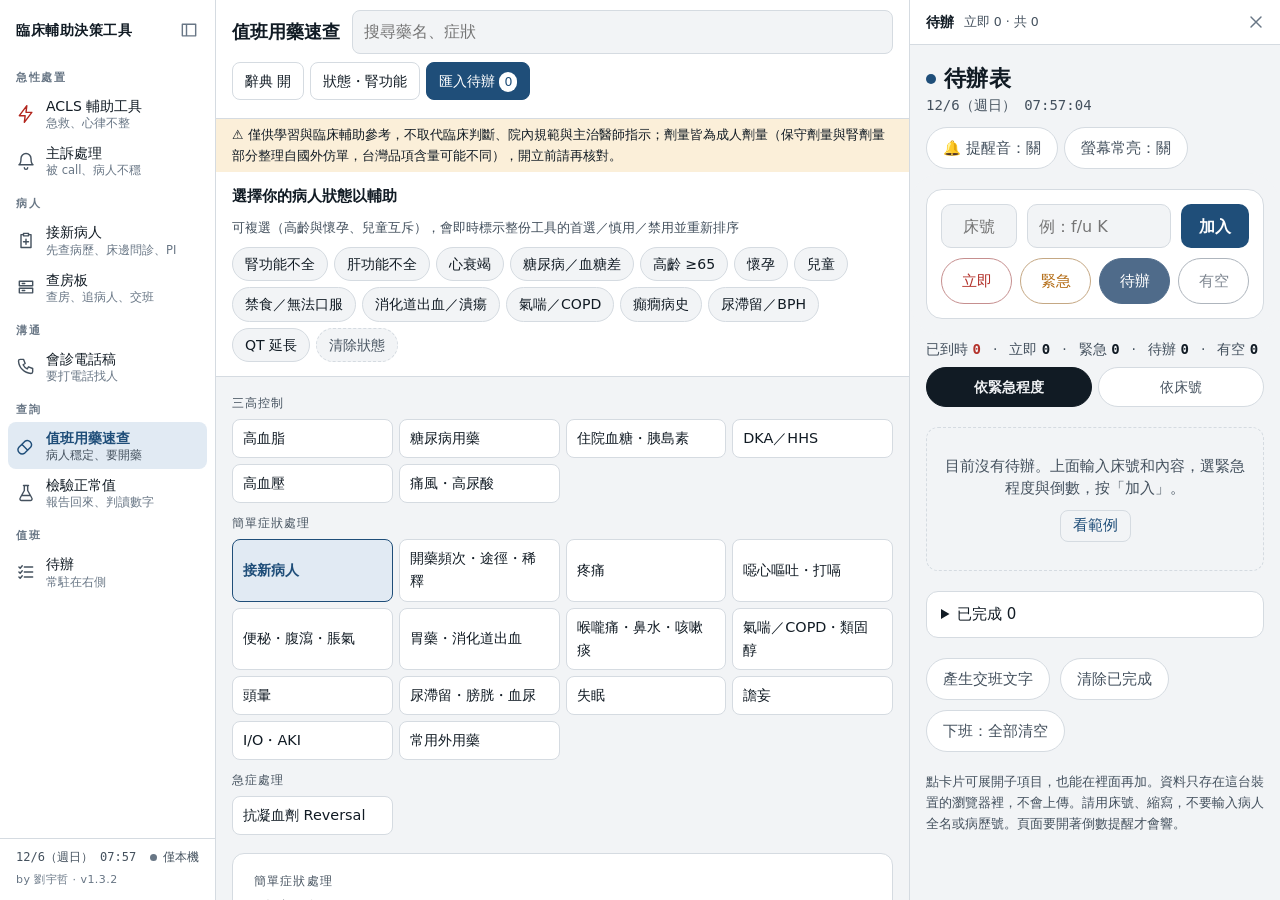
==== commit 60a5d40c: "v2：重塑設計與總站導覽、接新病人加上先查病歷與床邊檢核 - 共用設計基底改成單一正本 shared/hub-common.css，由 scripts/sync_shared.py 寫進每個 HTML" ====
--- a/site/index.html
+++ b/site/index.html
@@ -4,32 +4,42 @@
 <meta name="app-version" content="1.3.2">
 <!-- 臨床輔助決策工具 · designed &amp; built by 劉宇哲 -->
 <meta name="claude:viewport-fit-sides" content="cover">
-<style id="hub-base">/* 臨床輔助決策工具 · 共用基底（每個工具都內嵌這一份）
-   字體：系統字（iPhone = 蘋方，Android = Noto CJK），不下載網路字型，開啟更快
-   色票：病房冷灰底 + 各工具辨識色；動畫：同一組曲線與時長 */
+<style id="hub-base">/*hub-common:start*/
+/* 臨床輔助決策工具 · 共用設計基底 v2（正本：shared/hub-common.css，由 scripts/sync_shared.py 寫進每個 HTML，不要直接改 HTML 裡這一段）
+   原則：顏色只用來表達臨床意義（紅＝危急、琥珀＝注意、綠＝正常／完成）；介面本身只有一個品牌色（墨藍）和一組帶藍調的中性灰。
+   字體：系統字（iPhone = 蘋方，Android = Noto Sans CJK），不下載網路字型。形狀：小圓角、細線、不用陰影堆層次。 */
 :root{
-  --hub-bg:#EEF1F2; --hub-surface:#FFFFFF; --hub-surface2:#E6EAEC; --hub-ink:#152025; --hub-ink2:#4A575E; --hub-ink3:#6E7A81; --hub-line:#D3DADD;
-  --hub-bad:#B3261E; --hub-bad-soft:#FBE6E4; --hub-warn:#9A5B00; --hub-warn-soft:#FBEFD9; --hub-ok:#1D7A3E; --hub-ok-soft:#E1F2E6;
-  --hub-code:#C0262F; --hub-code-soft:#FBE4E5; --hub-pilot:#A35500; --hub-pilot-soft:#F6E7D2;
-  --hub-consult:#2C5C8C; --hub-consult-soft:#DFE8F2; --hub-meds:#0D6870; --hub-meds-soft:#DDEFF0;
-  --hub-labs:#5B4699; --hub-labs-soft:#EBE6F6; --hub-todo:#B4573A; --hub-todo-soft:#F5E3DA;
-  --hub-p1:#B3322B; --hub-p2:#C27416; --hub-p3:#4F6B8A; --hub-p4:#8A867B;
-  --hub-sans:-apple-system,BlinkMacSystemFont,"PingFang TC","Noto Sans TC","Noto Sans CJK TC","Microsoft JhengHei",system-ui,sans-serif;
-  --hub-mono:ui-monospace,"SF Mono",SFMono-Regular,Menlo,Consolas,"Roboto Mono",monospace;
-  --hub-ease:cubic-bezier(.2,.8,.2,1); --hub-dur:.18s;
+  --hub-bg:#F2F4F6; --hub-surface:#FFFFFF; --hub-surface2:#E8ECF0; --hub-ink:#111B24; --hub-ink2:#44515E; --hub-ink3:#687685; --hub-line:#D5DBE1;
+  --hub-brand:#1F4E79; --hub-brand-soft:#E1EAF3; --hub-on-brand:#FFFFFF;
+  --hub-bad:#B3261E; --hub-bad-soft:#FBE6E4; --hub-warn:#8F5600; --hub-warn-soft:#FBEFD9; --hub-ok:#1D7A3E; --hub-ok-soft:#E1F2E6;
+  --hub-code:#B3261E; --hub-code-soft:#FBE6E4;
+  --hub-p1:#B3322B; --hub-p2:#B26A12; --hub-p3:#4F6B8A; --hub-p4:#7F8791;
+  --hub-sans:-apple-system,BlinkMacSystemFont,"PingFang TC","Noto Sans TC","Noto Sans CJK TC","Microsoft JhengHei",Roboto,system-ui,sans-serif;
+  --hub-mono:ui-monospace,"SF Mono",SFMono-Regular,Menlo,Consolas,"Roboto Mono","Droid Sans Mono",monospace;
+  --hub-ease:cubic-bezier(.2,.8,.2,1); --hub-dur:.16s; --hub-r:8px; --hub-r-lg:12px;
+  /* 舊的各工具辨識色：全部指到同一個品牌色（工具各自的對應層還在用這些名字） */
+  --hub-pilot:var(--hub-brand); --hub-pilot-soft:var(--hub-brand-soft); --hub-consult:var(--hub-brand); --hub-consult-soft:var(--hub-brand-soft);
+  --hub-meds:var(--hub-brand); --hub-meds-soft:var(--hub-brand-soft); --hub-labs:var(--hub-brand); --hub-labs-soft:var(--hub-brand-soft);
+  --hub-todo:var(--hub-brand); --hub-todo-soft:var(--hub-brand-soft);
 }
 @media (prefers-color-scheme:dark){:root:not([data-theme="light"]){
-  --hub-bg:#0E1316; --hub-surface:#161D21; --hub-surface2:#1E272C; --hub-ink:#E4E9EB; --hub-ink2:#A2AEB4; --hub-ink3:#7E8B93; --hub-line:#2A353B;
+  --hub-bg:#0D1218; --hub-surface:#141B23; --hub-surface2:#1C2530; --hub-ink:#E2E8EE; --hub-ink2:#A1ADBA; --hub-ink3:#7B8896; --hub-line:#28323E;
+  --hub-brand:#8FB8E3; --hub-brand-soft:#17293D; --hub-on-brand:#0B1622;
   --hub-bad:#FF7A70; --hub-bad-soft:#3A1B19; --hub-warn:#F0B04A; --hub-warn-soft:#352812; --hub-ok:#6CCF8E; --hub-ok-soft:#15301F;
-  --hub-code:#FF6B70; --hub-code-soft:#3A1A1D; --hub-pilot:#F0A23A; --hub-pilot-soft:#3A2911;
-  --hub-consult:#80B1E0; --hub-consult-soft:#162636; --hub-meds:#5CC2C8; --hub-meds-soft:#16302F;
-  --hub-labs:#B4A2EC; --hub-labs-soft:#2A2440; --hub-todo:#E08A68; --hub-todo-soft:#3A241B; --hub-p1:#EF6A5E; --hub-p2:#E3A04A; --hub-p3:#8FABC9; --hub-p4:#A6A297; color-scheme:dark}}
+  --hub-code:#FF7A70; --hub-code-soft:#3A1B19;
+  --hub-p1:#EF6A5E; --hub-p2:#E3A04A; --hub-p3:#8FABC9; --hub-p4:#98A2AD; color-scheme:dark}}
 :root[data-theme="dark"]{
-  --hub-bg:#0E1316; --hub-surface:#161D21; --hub-surface2:#1E272C; --hub-ink:#E4E9EB; --hub-ink2:#A2AEB4; --hub-ink3:#7E8B93; --hub-line:#2A353B;
+  --hub-bg:#0D1218; --hub-surface:#141B23; --hub-surface2:#1C2530; --hub-ink:#E2E8EE; --hub-ink2:#A1ADBA; --hub-ink3:#7B8896; --hub-line:#28323E;
+  --hub-brand:#8FB8E3; --hub-brand-soft:#17293D; --hub-on-brand:#0B1622;
   --hub-bad:#FF7A70; --hub-bad-soft:#3A1B19; --hub-warn:#F0B04A; --hub-warn-soft:#352812; --hub-ok:#6CCF8E; --hub-ok-soft:#15301F;
-  --hub-code:#FF6B70; --hub-code-soft:#3A1A1D; --hub-pilot:#F0A23A; --hub-pilot-soft:#3A2911;
-  --hub-consult:#80B1E0; --hub-consult-soft:#162636; --hub-meds:#5CC2C8; --hub-meds-soft:#16302F;
-  --hub-labs:#B4A2EC; --hub-labs-soft:#2A2440; --hub-todo:#E08A68; --hub-todo-soft:#3A241B; --hub-p1:#EF6A5E; --hub-p2:#E3A04A; --hub-p3:#8FABC9; --hub-p4:#A6A297; color-scheme:dark}
+  --hub-code:#FF7A70; --hub-code-soft:#3A1B19;
+  --hub-p1:#EF6A5E; --hub-p2:#E3A04A; --hub-p3:#8FABC9; --hub-p4:#98A2AD; color-scheme:dark}
+/* 各工具自己的強調色、強調色上的字，一律跟品牌色走（查房板的 --ac 也是） */
+html:root:root{--ac:var(--hub-brand);--ac-soft:var(--hub-brand-soft);--accent-ink:var(--hub-on-brand)}
+/* Android：內嵌在別的網頁裡時，往下拉不要帶動外層頁面（下拉重新整理）；左右方向不設，手機上工具之間才能左右滑 */
+html{overscroll-behavior-y:contain}
+:focus-visible{outline:2px solid var(--hub-brand);outline-offset:2px}
+@media (pointer:fine){*{scrollbar-width:thin;scrollbar-color:var(--hub-line) transparent}}
 
 /* 觸控：點擊不延遲、不閃灰框、iPhone 不自動放大字 */
 html{-webkit-tap-highlight-color:transparent;touch-action:manipulation;-webkit-text-size-adjust:100%;text-size-adjust:100%}
@@ -42,20 +52,20 @@
 :where(button,.btn,.chip,[role="tab"]):active:not(:disabled){transform:scale(.97)}
 @keyframes hub-in{from{opacity:0;transform:translateY(6px)}}
 @keyframes hub-pop{0%{transform:scale(1)}40%{transform:scale(1.18)}100%{transform:scale(1)}}
-.hub-toast{position:fixed;left:16px;right:16px;margin:0 auto;width:fit-content;bottom:calc(20px + env(safe-area-inset-bottom,0px));z-index:60;max-width:min(520px,calc(100% - 32px));box-sizing:border-box;display:flex;gap:10px;align-items:center;background:var(--hub-ink);color:var(--hub-bg);font:500 14px/1.4 var(--hub-sans);padding:9px 14px;border-radius:999px;box-shadow:0 8px 24px rgba(0,0,0,.25);animation:hub-in .22s var(--hub-ease)}
+.hub-toast{position:fixed;left:16px;right:16px;margin:0 auto;width:fit-content;bottom:calc(20px + env(safe-area-inset-bottom,0px));z-index:60;max-width:min(520px,calc(100% - 32px));box-sizing:border-box;display:flex;gap:10px;align-items:center;background:var(--hub-ink);color:var(--hub-bg);font:500 14px/1.4 var(--hub-sans);padding:10px 14px;border-radius:var(--hub-r);box-shadow:0 6px 20px rgba(0,0,0,.22);animation:hub-in .22s var(--hub-ease)}
 /* 待辦設定按鈕：跟待辦表的快速新增同一套（立即／緊急／待辦／有空，點緊急或待辦展開倒數） */
 .hp{display:flex;flex-direction:column;gap:8px;min-width:0}
 .hp-row{display:grid;grid-template-columns:repeat(4,minmax(0,1fr));gap:6px}
-.hp-pr{--pc:var(--hub-p3);display:flex;flex-direction:column;align-items:center;justify-content:center;min-width:0;min-height:46px;padding:4px;border:1px solid color-mix(in srgb,var(--pc) 45%,var(--hub-line));border-radius:999px;background:transparent;color:var(--pc);font:500 15px/1.2 var(--hub-sans);cursor:pointer}
+.hp-pr{--pc:var(--hub-p3);display:flex;flex-direction:column;align-items:center;justify-content:center;min-width:0;min-height:46px;padding:4px;border:1px solid color-mix(in srgb,var(--pc) 45%,var(--hub-line));border-radius:var(--hub-r);background:transparent;color:var(--pc);font:500 15px/1.2 var(--hub-sans);cursor:pointer}
 .hp-pr[data-p="1"]{--pc:var(--hub-p1)}.hp-pr[data-p="2"]{--pc:var(--hub-p2)}.hp-pr[data-p="4"]{--pc:var(--hub-p4)}
 .hp-pr small{font-size:12px;font-variant-numeric:tabular-nums}
 .hp-pr small:empty{display:none}
 .hp-pr[aria-pressed="true"]{background:var(--pc);border-color:var(--pc);color:var(--hub-surface)}
 .hp-tm{display:flex;gap:6px;overflow-x:auto;overscroll-behavior-x:contain;scrollbar-width:none;padding:2px}
 .hp-tm::-webkit-scrollbar{display:none}
-.hp-c{flex:none;min-height:40px;border:1px solid var(--hub-line);background:transparent;border-radius:999px;padding:6px 14px;font:15px/1 var(--hub-sans);color:var(--hub-ink);white-space:nowrap;cursor:pointer;font-variant-numeric:tabular-nums}
+.hp-c{flex:none;min-height:40px;border:1px solid var(--hub-line);background:transparent;border-radius:var(--hub-r);padding:6px 14px;font:15px/1 var(--hub-sans);color:var(--hub-ink);white-space:nowrap;cursor:pointer;font-variant-numeric:tabular-nums}
 .hp-c[aria-pressed="true"]{background:var(--hub-ink);border-color:var(--hub-ink);color:var(--hub-bg)}
-.hp input{flex:none;font:16px var(--hub-sans);min-height:40px;padding:5px 10px;border-radius:999px;border:1px solid var(--hub-line);background:var(--hub-bg);color:var(--hub-ink);width:80px;text-align:center}
+.hp input{flex:none;font:16px var(--hub-sans);min-height:40px;padding:5px 10px;border-radius:var(--hub-r);border:1px solid var(--hub-line);background:var(--hub-bg);color:var(--hub-ink);width:80px;text-align:center}
 .hp-dt{display:flex;gap:6px}
 .hp-dt input[type="date"]{flex:1 1 9.5em;width:auto;max-width:12em}
 .hp-dt input[type="time"]{width:7em}
@@ -69,267 +79,248 @@
 @keyframes hub-flash{from{background-color:var(--hub-todo-soft);box-shadow:inset 4px 0 0 var(--hub-todo)}}
 .sw-done{animation:hub-flash .9s var(--hub-ease)}
 @media (prefers-reduced-motion:reduce){*,*::before,*::after{animation-duration:.001ms!important;animation-iteration-count:1!important;transition-duration:.001ms!important}}
+/*hub-common:end*/
 </style>
 <style>
-/* Layout: one-screen console. Top = clock + 待辦狀態; triage strip = 四種狀況依緊急度由左到右;
-   below = 左邊 ACLS／副駕／會診稿／用藥速查／正常值五選一，右邊待辦表常駐（手機改六個分頁）。
-   Palette: 病房冷灰底；每個工具保留自己的辨識色（急救紅、副駕琥珀、會診藍、用藥青、正常值紫、待辦陶土）。 */
-:root{
-  --bg:#EEF1F2; --surface:#FFFFFF; --ink:#152025; --ink-2:#4A575E; --line:#D3DADD;
-  --code:#C0262F; --code-soft:#FBE4E5;
-  --pilot:#A35500; --pilot-soft:#F6E7D2;
-  --consult:#2C5C8C; --consult-soft:#DFE8F2;
-  --meds:#0D6870; --meds-soft:#DDEFF0;
-  --todo:#B4573A; --todo-soft:#F5E3DA;
-  --labs:#5B4699; --labs-soft:#EBE6F6;
-  --rounds:#3F6B2E; --rounds-soft:#E3EEDC;
-  --f-body:var(--hub-sans);
-  --f-mono:var(--hub-mono);
-}
-@media (prefers-color-scheme:dark){:root:not([data-theme="light"]){
-  --bg:#0E1316; --surface:#161D21; --ink:#E4E9EB; --ink-2:#A2AEB4; --line:#2A353B;
-  --code:#FF6B70; --code-soft:#3A1A1D; --pilot:#F0A23A; --pilot-soft:#3A2911;
-  --consult:#80B1E0; --consult-soft:#162636; --meds:#5CC2C8; --meds-soft:#16302F;
-  --todo:#E08A68; --todo-soft:#3A241B; --labs:#B4A2EC; --labs-soft:#2A2440; --rounds:#93CC7C; --rounds-soft:#1E2E18; color-scheme:dark}}
-:root[data-theme="dark"]{
-  --bg:#0E1316; --surface:#161D21; --ink:#E4E9EB; --ink-2:#A2AEB4; --line:#2A353B;
-  --code:#FF6B70; --code-soft:#3A1A1D; --pilot:#F0A23A; --pilot-soft:#3A2911;
-  --consult:#80B1E0; --consult-soft:#162636; --meds:#5CC2C8; --meds-soft:#16302F;
-  --todo:#E08A68; --todo-soft:#3A241B; --labs:#B4A2EC; --labs-soft:#2A2440; --rounds:#93CC7C; --rounds-soft:#1E2E18; color-scheme:dark}
-
+/* 總站外殼 v2。版面概念：
+   電腦＝左側工具欄（依情境分組，可收成圖示）｜中間目前的工具｜右側常駐待辦（可收起）
+   手機＝工具佔滿畫面（左右滑切換）｜下方導覽（ACLS 固定＋釘選 3 個＋待辦＋全部工具）
+   工具清單由下方 script 的 TOOLS 產生：加一個工具＝加一行，版面不會變擠（側欄可捲動、手機收進「全部工具」）。 */
 *{box-sizing:border-box}
 html,body{height:100%}
-body{background:var(--bg);color:var(--ink);font-family:var(--f-body);font-size:15px;line-height:1.45;display:flex;flex-direction:column;overflow:hidden}
-button,a{font:inherit;color:inherit}
-:focus-visible{outline:2px solid var(--ink);outline-offset:2px}
-.gut{padding-left:max(16px,env(safe-area-inset-left,0px));padding-right:max(16px,env(safe-area-inset-right,0px))}
-
-/* top bar */
-.top{flex:none;display:flex;align-items:center;gap:12px;flex-wrap:wrap;padding-block:10px 8px}
-.top h1{margin:0;font-size:19px;font-weight:900;letter-spacing:.06em;display:flex;align-items:center;gap:8px}
-.top h1::before{content:"";width:9px;height:9px;border-radius:2px;background:var(--code);box-shadow:12px 0 0 var(--pilot),24px 0 0 var(--meds);margin-right:26px}
-.clock{font-family:var(--f-mono);font-size:14px;color:var(--ink-2);font-variant-numeric:tabular-nums}
-.status{margin-left:auto;display:flex;gap:6px;align-items:center;font-size:13px}
-.pill{border-radius:999px;padding:2px 10px;background:var(--surface);border:1px solid var(--line);color:var(--ink-2);white-space:nowrap}
-.pill b{font-family:var(--f-mono);font-weight:600;color:var(--ink)}
-.pill.hot{background:var(--code);border-color:var(--code);color:var(--surface)}
-.pill.hot b{color:var(--surface)}
-
-/* triage strip */
-.triage{flex:none;padding-block:4px 10px}
-.tlab{font-size:12px;letter-spacing:.12em;color:var(--ink-2);margin:0 0 6px;display:flex;justify-content:space-between;gap:8px}
-.tlab span:last-child{letter-spacing:0}
-.cards{display:grid;grid-template-columns:repeat(6,minmax(0,1fr));gap:8px}
-.card{--c:var(--ink);--cs:var(--surface);display:grid;grid-template-columns:auto minmax(0,1fr) auto;gap:2px 10px;align-items:center;text-decoration:none;background:var(--surface);border:1px solid var(--line);border-top:4px solid var(--c);border-radius:10px;padding:10px 12px;cursor:pointer;text-align:left;min-width:0}
-.card:hover{background:var(--cs)}
-.card .lv{grid-row:1/3;font-family:var(--f-mono);font-weight:600;font-size:12px;color:var(--c);border:1.5px solid var(--c);border-radius:6px;padding:2px 6px;align-self:start;margin-top:2px}
-.card .sit{font-size:13px;color:var(--ink-2);min-width:0}
-.card .nm{font-weight:700;font-size:16px;min-width:0}
-.card .go{grid-row:1/3;grid-column:3;font-size:12px;color:var(--c);white-space:nowrap}
-.card.code{--c:var(--code);--cs:var(--code-soft)}
-.card.pilot{--c:var(--pilot);--cs:var(--pilot-soft)}
-.card.consult{--c:var(--consult);--cs:var(--consult-soft)}
-.card.meds{--c:var(--meds);--cs:var(--meds-soft)}
-.card.labs{--c:var(--labs);--cs:var(--labs-soft)}
-.card.rounds{--c:var(--rounds);--cs:var(--rounds-soft)}
-/* 六張卡：寬度不夠時拿掉「在下方」，說明維持一行 */
-@media (max-width:1500px){.card .go{display:none}.card{grid-template-columns:auto minmax(0,1fr)}.card .sit,.card .nm{white-space:nowrap;overflow:hidden;text-overflow:ellipsis}}
-@media (max-width:1100px){.cards{grid-template-columns:repeat(3,minmax(0,1fr))}}
-
-/* workspace: 寬螢幕 = 左邊主工作區（急救／會診／用藥，三選一）＋ 右邊常駐待辦；手機 = 六個分頁 */
-.tabs{flex:none;display:flex;gap:4px;padding-block:0 8px}
-.tabs button{flex:1;border:1px solid var(--line);background:var(--surface);border-radius:8px;padding:7px 10px;cursor:pointer;font-weight:500;color:var(--ink-2);display:flex;justify-content:center;gap:6px;align-items:center;min-width:0;white-space:nowrap}
-.tabs button i{width:8px;height:8px;border-radius:50%;flex:none}
-.tabs button[aria-selected="true"]{background:var(--ink);border-color:var(--ink);color:var(--bg)}
-.tabs .n{font-family:var(--f-mono);font-size:12px;border-radius:999px;padding:0 6px;background:var(--code);color:var(--surface)}
-.tabs .mob{display:none}
-.work{flex:1;min-height:0;display:grid;grid-template-columns:minmax(0,1fr) minmax(360px,460px);grid-template-areas:"main side";gap:10px;padding-bottom:max(10px,env(safe-area-inset-bottom,0px))}
-.pane{grid-area:main;display:none;flex-direction:column;min-height:0;min-width:0;border:1px solid var(--line);border-radius:12px;overflow:hidden;background:var(--surface)}
+html{overscroll-behavior:none}
+body{background:var(--hub-bg);color:var(--hub-ink);font-family:var(--hub-sans);font-size:15px;line-height:1.45;overflow:hidden}
+button{font:inherit;color:inherit;cursor:pointer}
+svg.ic{width:20px;height:20px;flex:none;fill:none;stroke:currentColor;stroke-width:1.7;stroke-linecap:round;stroke-linejoin:round}
+.app{display:flex;height:100%;min-width:0}
+
+/* ── 左側工具欄（電腦） ── */
+.rail{flex:none;width:216px;display:flex;flex-direction:column;min-height:0;background:var(--hub-surface);border-right:1px solid var(--hub-line);padding-left:env(safe-area-inset-left,0px)}
+.rail-h{flex:none;display:flex;align-items:center;gap:8px;padding:14px 10px 10px 16px}
+.rail-h b{flex:1;min-width:0;font-size:14px;font-weight:700;letter-spacing:.04em;white-space:nowrap;overflow:hidden;text-overflow:ellipsis}
+.icon-btn{flex:none;display:inline-flex;align-items:center;justify-content:center;width:32px;height:32px;border:0;border-radius:var(--hub-r);background:transparent;color:var(--hub-ink3)}
+.icon-btn:hover{background:var(--hub-surface2);color:var(--hub-ink)}
+.rail-list{flex:1;min-height:0;overflow-y:auto;padding:2px 8px 8px}
+.grp{margin:12px 8px 4px;font-size:11px;font-weight:600;letter-spacing:.14em;color:var(--hub-ink3)}
+.nav{position:relative;display:flex;align-items:center;gap:10px;width:100%;min-height:44px;padding:6px 8px;border:0;border-radius:var(--hub-r);background:transparent;color:var(--hub-ink2);text-align:left}
+.nav:hover{background:var(--hub-surface2);color:var(--hub-ink)}
+.nav .tx{flex:1;min-width:0;display:flex;flex-direction:column}
+.nav .nm{font-size:14px;font-weight:500;color:var(--hub-ink);white-space:nowrap;overflow:hidden;text-overflow:ellipsis}
+.nav .hint{font-size:11.5px;line-height:1.3;color:var(--hub-ink3);white-space:nowrap;overflow:hidden;text-overflow:ellipsis}
+.nav[aria-selected="true"]{background:var(--hub-brand-soft);color:var(--hub-brand)}
+.nav[aria-selected="true"] .nm{font-weight:700;color:var(--hub-brand)}
+.nav[aria-selected="true"] .hint{color:var(--hub-ink2)}
+.nav.urgent .ic{color:var(--hub-code)}
+.badge{flex:none;min-width:20px;height:20px;padding:0 6px;border-radius:10px;background:var(--hub-surface2);color:var(--hub-ink2);font:600 12px/20px var(--hub-mono);text-align:center;font-variant-numeric:tabular-nums}
+.badge.hot{background:var(--hub-code);color:var(--hub-surface)}
+.rail-f{flex:none;display:flex;flex-direction:column;gap:6px;padding:10px 16px 12px;border-top:1px solid var(--hub-line);font-size:12px;color:var(--hub-ink3)}
+.rail-f .row{display:flex;align-items:center;justify-content:space-between;gap:8px;min-width:0}
+.clock{font-family:var(--hub-mono);font-variant-numeric:tabular-nums;color:var(--hub-ink2);white-space:nowrap}
+.sig{font-size:11px;letter-spacing:.04em;color:var(--hub-ink3);white-space:nowrap}
+.sync{display:inline-flex;align-items:center;gap:6px;font-size:12px;color:var(--hub-ink2);white-space:nowrap}
+.sync::before{content:"";width:7px;height:7px;border-radius:50%;background:var(--hub-ink3)}
+.sync[data-s="ok"]::before{background:var(--hub-ok)}
+.sync[data-s="busy"]::before{background:var(--hub-warn)}
+.sync[data-s="err"]{color:var(--hub-bad)}
+.sync[data-s="err"]::before{background:var(--hub-bad)}
+/* 收成圖示 */
+.app.rail-min .rail{width:60px}
+.app.rail-min .rail-h{padding:14px 0 10px;justify-content:center}
+.app.rail-min .rail-h b,.app.rail-min .nav .tx,.app.rail-min .grp,.app.rail-min .rail-f .sig,.app.rail-min .rail-f .clock,.app.rail-min .sync span{display:none}
+.app.rail-min .grp{display:block;height:1px;margin:8px 10px;background:var(--hub-line);font-size:0}
+.app.rail-min .nav{justify-content:center;padding:6px 0}
+.app.rail-min .nav .badge{position:absolute;top:2px;right:4px;min-width:16px;height:16px;padding:0 4px;font-size:10px;line-height:16px}
+.app.rail-min .rail-f{align-items:center;padding-inline:0}
+.app.rail-min .rail-f .row{justify-content:center}
+
+/* ── 工作區 ── */
+.work{flex:1;min-width:0;min-height:0;display:flex;position:relative}
+.pane{flex:1;min-width:0;min-height:0;display:none;flex-direction:column;position:relative;background:var(--hub-bg)}
 .pane.main-on{display:flex}
-#pane-todo{grid-area:side;display:flex}
-.pane-h{flex:none;display:flex;align-items:center;gap:8px;padding:6px 12px;border-bottom:1px solid var(--line);font-size:13px;color:var(--ink-2)}
-.pane-h b{color:var(--ink);font-size:14px}
-.pane-h i{width:8px;height:8px;border-radius:50%;flex:none}
-.pane iframe{flex:1;width:100%;border:0;display:block;background:var(--bg);opacity:0;transition:opacity .2s var(--hub-ease)}
-.pane{position:relative}
+.pane iframe{flex:1;width:100%;border:0;display:block;background:var(--hub-bg);opacity:0;transition:opacity .18s var(--hub-ease)}
 .pane.loaded iframe{opacity:1}
-.pane:not(.loaded)::after{content:"載入中";position:absolute;left:50%;top:40%;transform:translateX(-50%);font-size:13px;letter-spacing:.2em;color:var(--ink-2);animation:hub-blink 1.2s ease-in-out infinite}
+.pane:not(.loaded)::after{content:"載入中";position:absolute;left:50%;top:40%;transform:translateX(-50%);font-size:13px;letter-spacing:.2em;color:var(--hub-ink3);animation:hub-blink 1.2s ease-in-out infinite}
 @keyframes hub-blink{50%{opacity:.35}}
-.pane .reload{display:none;position:absolute;left:50%;top:40%;transform:translate(-50%,-50%);z-index:2;max-width:calc(100% - 32px);border:1px solid var(--line);background:var(--surface);color:var(--ink);border-radius:999px;padding:10px 18px;font-weight:600;cursor:pointer;box-shadow:0 4px 14px rgba(0,0,0,.15)}
+.pane .reload{display:none;position:absolute;left:50%;top:40%;transform:translate(-50%,-50%);z-index:2;max-width:calc(100% - 32px);border:1px solid var(--hub-line);background:var(--hub-surface);color:var(--hub-ink);border-radius:var(--hub-r);padding:10px 18px;font-weight:600;box-shadow:0 4px 14px rgba(0,0,0,.15)}
 .pane.failed .reload{display:block}
 .pane.failed iframe{opacity:.15}
-.fab.pop{animation:hub-pop .45s var(--hub-ease)}
-@media (max-width:900px){.hub-toast{bottom:calc(84px + env(safe-area-inset-bottom,0px))}}
-.hub-toast .undo{background:transparent;color:var(--bg);box-shadow:inset 0 0 0 1px currentColor}
-.hub-toast button{white-space:nowrap;flex:none;border:0;background:var(--todo);color:var(--surface);border-radius:999px;padding:3px 12px;font-weight:700;cursor:pointer}
+.pane.failed::after{display:none}
+
+/* ── 右側待辦（電腦） ── */
+.side{flex:none;display:flex;min-height:0;width:clamp(340px,29vw,440px);border-left:1px solid var(--hub-line)}
+#pane-todo{display:flex;flex:1}
+.pane-h{flex:none;display:flex;align-items:center;gap:10px;min-height:44px;padding:6px 8px 6px 16px;border-bottom:1px solid var(--hub-line);background:var(--hub-surface);font-size:12.5px;color:var(--hub-ink2)}
+.pane-h b{color:var(--hub-ink);font-size:14px;white-space:nowrap}
+.pane-h .counts{flex:1;min-width:0;white-space:nowrap;overflow:hidden;text-overflow:ellipsis;font-variant-numeric:tabular-nums}
+.pane-h .counts .hot{color:var(--hub-code);font-weight:700}
+.app.side-off .side{display:none}
+.scrim,.mnav,.sheet{display:none}
+
+@media (min-width:901px) and (max-width:1180px){
+  .side{width:340px}
+}
+
+/* ── 手機 ── */
 @media (max-width:900px){
-  .tabs .mob{display:flex}
-  .tabs button{padding:7px 4px;font-size:14px}
-  .work{grid-template-columns:minmax(0,1fr);grid-template-areas:"main"}
-  .pane,.pane.main-on,#pane-todo{grid-area:main;display:none}
-  .pane.on,#pane-todo.on{display:flex}
-  .pane-h{display:none}
+  body{background:var(--hub-surface)}
+  .app{flex-direction:column}
+  .rail{display:none}
+  /* 工具排成一條橫向軌道：手指拖多少畫面跟多少，放開吸附到最近的工具 */
+  .work{overflow-x:auto;overflow-y:hidden;scroll-snap-type:x mandatory;overscroll-behavior-x:contain;scrollbar-width:none}
+  .work::-webkit-scrollbar{display:none}
+  .pane:not(#pane-todo){display:flex;flex:0 0 100%;scroll-snap-align:start;scroll-snap-stop:always;padding-left:env(safe-area-inset-left,0px);padding-right:env(safe-area-inset-right,0px)}
+  .pane:not(#pane-todo):not(.near){visibility:hidden}   /* 離目前工具兩格以上的不畫，滑動比較順 */
+  .side{display:contents}
+  #pane-todo{position:fixed;z-index:30;top:0;bottom:0;left:0;width:min(92vw,460px);flex:none;border-radius:0 var(--hub-r-lg) var(--hub-r-lg) 0;overflow:hidden;padding-top:env(safe-area-inset-top,0px);padding-bottom:env(safe-area-inset-bottom,0px);background:var(--hub-surface);transform:translateX(-102%);visibility:hidden;transition:transform .22s var(--hub-ease),visibility 0s linear .22s;touch-action:pan-y;overscroll-behavior:contain}
+  #pane-todo.open{transform:none;visibility:visible;transition:transform .22s var(--hub-ease);box-shadow:8px 0 30px rgba(0,0,0,.28)}
+  .app.side-off .side{display:contents}
+  .scrim{display:block;position:fixed;inset:0;z-index:29;background:rgba(8,12,16,.42);opacity:0;pointer-events:none;transition:opacity .2s}
+  .scrim.on{opacity:1;pointer-events:auto}
+  .mnav{flex:none;display:grid;grid-auto-flow:column;grid-auto-columns:minmax(0,1fr);background:var(--hub-surface);border-top:1px solid var(--hub-line);padding-left:env(safe-area-inset-left,0px);padding-right:env(safe-area-inset-right,0px)}
+  .mnav button{position:relative;display:flex;flex-direction:column;align-items:center;justify-content:center;gap:2px;min-width:0;min-height:54px;padding:6px 2px 5px;border:0;background:transparent;color:var(--hub-ink3);font-size:11px;line-height:1.2}
+  .mnav button span.lb{max-width:100%;white-space:nowrap;overflow:hidden;text-overflow:ellipsis}
+  .mnav button[aria-selected="true"],.mnav button[aria-expanded="true"]{color:var(--hub-brand);font-weight:700}
+  .mnav button.urgent .ic{color:var(--hub-code)}
+  .mnav button.warn::after{content:"";position:absolute;top:8px;left:calc(50% + 9px);width:8px;height:8px;border-radius:50%;background:var(--hub-bad)}
+  .mnav button[aria-selected="true"]::before{content:"";position:absolute;top:-1px;left:22%;right:22%;height:2px;background:var(--hub-brand)}
+  .mnav .badge{position:absolute;top:4px;left:calc(50% + 6px);min-width:18px;height:18px;line-height:18px;font-size:11px;padding:0 5px;border:0}
+  .mnav .pop{animation:hub-pop .45s var(--hub-ease)}
+  /* 全部工具：由下往上的面板 */
+  .sheet{display:flex;flex-direction:column;position:fixed;z-index:31;left:0;right:0;bottom:0;max-height:min(82%,640px);background:var(--hub-surface);border-radius:var(--hub-r-lg) var(--hub-r-lg) 0 0;padding-bottom:env(safe-area-inset-bottom,0px);transform:translateY(102%);visibility:hidden;transition:transform .22s var(--hub-ease),visibility 0s linear .22s;box-shadow:0 -8px 30px rgba(0,0,0,.25)}
+  .sheet.open{transform:none;visibility:visible;transition:transform .22s var(--hub-ease)}
+  .sheet-h{flex:none;display:flex;align-items:center;gap:8px;padding:12px 8px 6px;padding-left:max(16px,env(safe-area-inset-left,0px))}
+  .sheet-h b{flex:1;font-size:16px}
+  .sheet-q{flex:none;margin:0 16px 4px;min-height:40px;padding:6px 12px;border:1px solid var(--hub-line);border-radius:var(--hub-r);background:var(--hub-bg);color:var(--hub-ink);font:16px var(--hub-sans)}
+  .sheet-list{flex:1;min-height:0;overflow-y:auto;overscroll-behavior:contain;padding:0 8px 8px;padding-left:max(8px,env(safe-area-inset-left,0px));padding-right:max(8px,env(safe-area-inset-right,0px))}
+  .sheet-row{display:flex;align-items:center;gap:4px}
+  .sheet-row .nav{flex:1;min-width:0;min-height:52px}
+  .sheet-row .nav .nm{font-size:15px}
+  .sheet-row .nav .hint{font-size:12.5px}
+  .pin{flex:none;display:inline-flex;align-items:center;justify-content:center;width:44px;height:44px;border:0;border-radius:var(--hub-r);background:transparent;color:var(--hub-ink3)}
+  .pin[aria-pressed="true"]{color:var(--hub-brand)}
+  .pin[aria-pressed="true"] svg{fill:currentColor}
+  .sheet-f{flex:none;display:flex;align-items:center;justify-content:space-between;gap:10px;padding:10px 16px;border-top:1px solid var(--hub-line);font-size:12px;color:var(--hub-ink3)}
+  .sheet-note{margin:6px 8px 2px;font-size:12px;color:var(--hub-ink3)}
+  .hub-toast{bottom:calc(70px + env(safe-area-inset-bottom,0px))}
 }
-/* 手機：待辦改成左側抽屜，右滑拉出、左滑收起（iframe 同源，手勢也綁在工具內） */
-.pane-h .close{display:none;margin-left:auto;flex:none;border:1px solid var(--line);background:var(--bg);border-radius:8px;padding:3px 10px;font-size:13px;cursor:pointer}
-.pane-h span{min-width:0;overflow:hidden;text-overflow:ellipsis;white-space:nowrap}
-.pane-h .sig{margin-left:auto;flex:none;font-style:normal;font-size:10px;letter-spacing:.08em;opacity:.38}
-.pane-h .sig+.close{margin-left:8px}
-.scrim{display:none}
-@media (max-width:900px){
-  #pane-todo{display:flex;position:fixed;z-index:20;top:0;bottom:0;left:0;width:min(92vw,460px);border-left:0;border-radius:0 14px 14px 0;padding-top:env(safe-area-inset-top,0px);padding-bottom:env(safe-area-inset-bottom,0px);transform:translateX(-102%);visibility:hidden;transition:transform .22s ease,visibility 0s linear .22s}
-  #pane-todo.open{transform:none;visibility:visible;transition:transform .22s ease;box-shadow:8px 0 30px rgba(0,0,0,.28)}
-  #pane-todo .pane-h{display:flex}
-  #pane-todo .pane-h .close{display:inline-flex}
-  .scrim{display:block;position:fixed;inset:0;z-index:19;background:rgba(0,0,0,.35);opacity:0;pointer-events:none;transition:opacity .22s}
-  .scrim.on{opacity:1;pointer-events:auto}
-}
-@media (prefers-reduced-motion:reduce){#pane-todo,#pane-todo.open,.scrim{transition:none}}
-@media (prefers-reduced-motion:no-preference){.card{transition:background .15s}}
-
-/* 直立手機（≤900px）：不要卡片列，工具區佔滿螢幕，導覽列放在最上面（狀態列下方）。
-   每個分頁用「工具名＋什麼狀況用」兩行，顏色沿用各工具的辨識色。 */
-.tabs .hint{display:none}
-@media (max-width:900px){
-  html,body{background:var(--surface)}
-  .top{flex-wrap:nowrap;gap:8px;padding-block:6px;border-bottom:1px solid var(--line)}
-  .top h1{font-size:16px;letter-spacing:.04em;min-width:0;white-space:nowrap}
-  .top h1::before{display:none}
-  .clock{margin-left:auto;font-size:12px;white-space:nowrap}
-  .status{margin-left:0;font-size:12px}
-  .pill:not(.hot){display:none}
-  .triage{display:none}
-  .work.gut{order:2;gap:0;padding:0 env(safe-area-inset-right,0px) 0 env(safe-area-inset-left,0px)}
-  .pane,.pane.main-on{border:0;border-radius:0}
-  .tabs{order:1;gap:0;background:var(--surface);border-bottom:1px solid var(--line)}
-  .tabs.gut{padding:0 env(safe-area-inset-right,0px) 0 env(safe-area-inset-left,0px)}
-  .tabs button{flex:1 1 0;flex-direction:column;justify-content:center;gap:0;min-height:46px;padding:4px 1px 5px;border:0;border-bottom:3px solid transparent;border-radius:0;background:transparent;color:var(--ink-2);font-size:13.5px;font-weight:500;letter-spacing:0}
-  .tabs button i{display:none}
-  .tabs .hint{display:block;font-size:10px;font-weight:400;line-height:1.15;color:var(--ink-2)}
-  .tabs button[aria-selected="true"]{background:var(--cs);border-bottom-color:var(--c);color:var(--ink);font-weight:700}
-  .tabs button[aria-selected="true"] .hint{color:var(--ink);font-weight:500}
-  .tabs .n{font-size:11px;padding:0 5px;margin-left:2px}
-  #pane-todo .pane-h{padding:8px 12px}
-  #pane-todo .pane-h b{white-space:nowrap}
-  #pane-todo .pane-h span{display:none}
-}
-@media (max-width:380px){.tabs button{font-size:12.5px}.tabs .hint{font-size:10px}}
-
-/* 手機：五個工具排成一條橫向軌道，手指拖多少畫面跟多少（scroll-snap，放開自動吸附到最近的工具）。
-   待辦表改成右下角圓形浮窗，點開是左側抽屜。 */
-.fab{display:none}
-@media (max-width:900px){
-  .work.gut{display:flex;gap:0;padding:0;overflow-x:auto;overflow-y:hidden;scroll-snap-type:x mandatory;overscroll-behavior-x:contain;scrollbar-width:none}
-  .work::-webkit-scrollbar{display:none}
-  .pane:not(#pane-todo){display:flex;flex:0 0 100%;min-width:0;scroll-snap-align:start;scroll-snap-stop:always;padding-left:env(safe-area-inset-left,0px);padding-right:env(safe-area-inset-right,0px)}
-  #pane-todo{touch-action:pan-y;overscroll-behavior:contain}
-  .fab{display:flex;position:fixed;z-index:15;right:max(16px,env(safe-area-inset-right,0px));bottom:calc(16px + env(safe-area-inset-bottom,0px));width:56px;height:56px;padding:0;border:0;border-radius:50%;align-items:center;justify-content:center;background:var(--todo);color:var(--surface);box-shadow:0 6px 18px rgba(0,0,0,.3);cursor:pointer}
-  .fab svg{width:26px;height:26px}
-  .fab .n{position:absolute;top:-5px;right:-5px;min-width:22px;height:22px;padding:0 5px;border-radius:11px;border:2px solid var(--surface);box-sizing:content-box;background:var(--code);color:var(--surface);font:600 12px/18px var(--f-mono);text-align:center;font-variant-numeric:tabular-nums}
-  .fab{transition:opacity .15s}
-  body.drawer .fab,body.gl-open .fab{opacity:0;pointer-events:none}
-}
+.hub-toast .undo{background:transparent;color:var(--hub-bg);box-shadow:inset 0 0 0 1px currentColor}
+.hub-toast button{white-space:nowrap;flex:none;border:0;background:var(--hub-bg);color:var(--hub-ink);border-radius:6px;padding:4px 12px;font-weight:700}
+@media (prefers-reduced-motion:reduce){#pane-todo,#pane-todo.open,.scrim,.sheet,.sheet.open{transition:none}}
 </style>
 
-<header class="top gut">
-  <h1 title="by 劉宇哲">臨床輔助決策工具</h1>
-  <span class="clock" id="clock">--:--</span>
-  <div class="status" id="status" aria-live="polite"></div>
-  <span class="sync" id="sync" data-s="wait" title="雲端同步：連線中">連線中</span>
-</header>
-
-<section class="triage gut" aria-label="依狀況選工具">
-  <p class="tlab"><span>現在的狀況</span><span>由左到右越不急</span></p>
-  <div class="cards">
-    <button class="card code" type="button" data-go="acls">
-      <span class="lv">P0</span><span class="sit">急救、心律不整</span><span class="nm">ACLS 輔助工具</span><span class="go">在下方</span>
-    </button>
-    <button class="card pilot" type="button" data-go="pilot">
-      <span class="lv">P1</span><span class="sit">剛被 call、病人不穩</span><span class="nm">主訴處理</span><span class="go">在下方</span>
-    </button>
-    <button class="card consult" type="button" data-go="consult">
-      <span class="lv">P2</span><span class="sit">要打電話找人會診</span><span class="nm">會診電話稿</span><span class="go">在下方</span>
-    </button>
-    <button class="card meds" type="button" data-go="meds">
-      <span class="lv">P3</span><span class="sit">病人穩定、要開藥</span><span class="nm">值班用藥速查</span><span class="go">在下方</span>
-    </button>
-    <button class="card labs" type="button" data-go="labs">
-      <span class="lv">P3</span><span class="sit">報告回來、要判讀數字</span><span class="nm">檢驗正常值</span><span class="go">在下方</span>
-    </button>
-    <button class="card rounds" type="button" data-go="rounds">
-      <span class="lv">日常</span><span class="sit">查房、追病人、交班</span><span class="nm">查房板</span><span class="go">在下方</span>
-    </button>
-  </div>
+<div class="app" id="app">
+  <nav class="rail" id="rail" aria-label="工具">
+    <div class="rail-h"><b title="by 劉宇哲">臨床輔助決策工具</b><button class="icon-btn" id="railToggle" type="button" aria-label="收合工具欄" title="收合／展開工具欄"><svg class="ic" viewBox="0 0 24 24" aria-hidden="true"><path d="M4 5h16v14H4zM9 5v14"/></svg></button></div>
+    <div class="rail-list" id="railList" role="tablist" aria-orientation="vertical"></div>
+    <div class="rail-f">
+      <div class="row"><span class="clock" id="clock">--:--</span><span class="sync" id="sync" data-s="wait" title="雲端同步：連線中">連線中</span></div>
+      <div class="row"><span class="sig" id="sig">by 劉宇哲</span></div>
+    </div>
+  </nav>
+  <main class="work" id="work"></main>
+  <aside class="side" id="side">
+    <section class="pane" id="pane-todo" aria-label="待辦表">
+      <div class="pane-h"><b>待辦</b><span class="counts" id="status" aria-live="polite"></span><button class="icon-btn" type="button" id="todoClose" aria-label="收起待辦" title="收起待辦"><svg class="ic" viewBox="0 0 24 24" aria-hidden="true"><path d="M6 6l12 12M18 6L6 18"/></svg></button></div>
+      <iframe id="f-todo" data-src="tools/todo.html" title="待辦表"></iframe>
+    </section>
+  </aside>
+  <nav class="mnav" id="mnav" aria-label="工具"></nav>
+</div>
+<div class="scrim" id="scrim"></div>
+<section class="sheet" id="sheet" role="dialog" aria-modal="true" aria-label="全部工具">
+  <div class="sheet-h"><b>全部工具</b><button class="icon-btn" type="button" id="sheetClose" aria-label="關閉"><svg class="ic" viewBox="0 0 24 24" aria-hidden="true"><path d="M6 6l12 12M18 6L6 18"/></svg></button></div>
+  <input class="sheet-q" id="sheetQ" type="search" placeholder="找工具" aria-label="找工具" hidden>
+  <div class="sheet-list" id="sheetList"></div>
+  <div class="sheet-f"><span class="sync" id="sSync" data-s="wait">連線中</span><span class="sig" id="sSig">by 劉宇哲</span></div>
 </section>
-
-<nav class="tabs gut" role="tablist" aria-label="工作區">
-  <button role="tab" id="tab-acls" data-p="acls" aria-selected="false" title="急救、心律不整" style="--c:var(--code);--cs:var(--code-soft)"><i style="background:var(--code)"></i><span class="nm">ACLS</span><span class="hint">急救</span></button>
-  <button role="tab" id="tab-pilot" data-p="pilot" aria-selected="false" title="剛被 call、病人不穩" style="--c:var(--pilot);--cs:var(--pilot-soft)"><i style="background:var(--pilot)"></i><span class="nm">主訴處理</span><span class="hint">被 call</span></button>
-  <button role="tab" id="tab-consult" data-p="consult" aria-selected="false" title="要打電話找人會診" style="--c:var(--consult);--cs:var(--consult-soft)"><i style="background:var(--consult)"></i><span class="nm">會診稿</span><span class="hint">要打電話</span></button>
-  <button role="tab" id="tab-meds" data-p="meds" aria-selected="false" title="病人穩定、要開藥" style="--c:var(--meds);--cs:var(--meds-soft)"><i style="background:var(--meds)"></i><span class="nm">用藥速查</span><span class="hint">要開藥</span></button>
-  <button role="tab" id="tab-labs" data-p="labs" aria-selected="false" title="報告回來、要判讀數字" style="--c:var(--labs);--cs:var(--labs-soft)"><i style="background:var(--labs)"></i><span class="nm">正常值</span><span class="hint">看報告</span></button>
-  <button role="tab" id="tab-rounds" data-p="rounds" aria-selected="false" title="查房、追病人、交班" style="--c:var(--rounds);--cs:var(--rounds-soft)"><i style="background:var(--rounds)"></i><span class="nm">查房板</span><span class="hint">查房</span></button>
-</nav>
-
-<main class="work gut" id="work">
-  <section class="pane" id="pane-acls" aria-label="ACLS 輔助工具">
-    <div class="pane-h"><i style="background:var(--code)"></i><b>ACLS 輔助工具</b><span>切到別的工具時，計時器照樣在跑</span></div>
-    <iframe id="f-acls" data-src="tools/acls.html" title="ACLS 輔助工具"></iframe>
-  </section>
-  <section class="pane" id="pane-pilot" aria-label="主訴處理">
-    <div class="pane-h"><i style="background:var(--pilot)"></i><b>主訴處理</b><span>剛被 call：叫人時機、問診、貝氏鑑別、醫囑、即時 note</span></div>
-    <iframe id="f-pilot" data-src="tools/copilot.html" title="主訴處理"></iframe>
-  </section>
-  <section class="pane" id="pane-consult" aria-label="會診電話稿">
-    <div class="pane-h"><i style="background:var(--consult)"></i><b>會診電話稿</b><span>打完電話可一鍵加進待辦等回電</span></div>
-    <iframe id="f-consult" data-src="tools/consult.html" title="會診電話稿"></iframe>
-  </section>
-  <section class="pane" id="pane-meds" aria-label="值班用藥速查">
-    <div class="pane-h"><i style="background:var(--meds)"></i><b>值班用藥速查</b><span>病人穩定、有時間查劑量時用</span></div>
-    <iframe id="f-meds" data-src="tools/meds.html" title="值班用藥速查"></iframe>
-  </section>
-  <section class="pane" id="pane-labs" aria-label="檢驗正常值">
-    <div class="pane-h"><i style="background:var(--labs)"></i><b>檢驗正常值</b><span>正常值＋值班警覺值，含 CrCl／eGFR／AKI 計算</span></div>
-    <iframe id="f-labs" data-src="tools/labs.html" title="檢驗正常值"></iframe>
-  </section>
-  <section class="pane" id="pane-rounds" aria-label="查房板">
-    <div class="pane-h"><i style="background:var(--rounds)"></i><b>查房板</b><span>每床 problem、每日清單、等待中結果、異常值趨勢；逐床跑、產生交班</span></div>
-    <iframe id="f-rounds" data-src="tools/rounds.html" title="查房板"></iframe>
-  </section>
-  <section class="pane" id="pane-todo" aria-label="待辦表">
-    <div class="pane-h"><i style="background:var(--todo)"></i><b>待辦表</b><span>常駐，倒數到了會響（先開提醒音）</span><em class="sig" aria-hidden="true">by 劉宇哲</em><button class="close" type="button" id="todoClose">← 收起</button></div>
-    <iframe id="f-todo" data-src="tools/todo.html" title="待辦表"></iframe>
-  </section>
-</main>
-<div class="scrim" id="scrim"></div>
-<button class="fab" id="fab" type="button" aria-label="待辦表" aria-expanded="false"><svg viewBox="0 0 24 24" fill="none" stroke="currentColor" stroke-width="2" stroke-linecap="round" stroke-linejoin="round" aria-hidden="true"><path d="M10 6h10M10 12h10M10 18h10"/><path d="M3.5 6l1.5 1.5L7.5 4.5M3.5 12l1.5 1.5 2.5-3M3.5 18l1.5 1.5 2.5-3"/></svg><span class="n" id="tabN" hidden></span></button>
 
 <script>
 (() => {
-  // 版本號：由 scripts/release.py 寫進 <meta name="app-version">，顯示在待辦表標頭的署名後面
+  /* ═══ 工具清單：要加工具，在這裡加一行就好 ═══
+     id    分頁代號（網址 #id 可直接打開）
+     src   工具檔案；沒有 src 而有 pane＋view 的，是「某個工具裡的一個畫面」（例如接新病人在主訴處理裡）
+     name  顯示名稱（手機底部只放得下 4 個字）　hint  什麼情況用　group  分組　icon  ICONS 裡的名字
+     urgent 急救類：圖示用紅色，手機上方固定有捷徑 */
+  const TOOLS = [
+    { id: 'acls',    src: 'tools/acls.html',    name: 'ACLS',     full: 'ACLS 輔助工具', hint: '急救、心律不整',       group: '急性處置', icon: 'bolt', urgent: 1 },
+    { id: 'pilot',   src: 'tools/copilot.html', name: '主訴處理', full: '主訴處理',     hint: '被 call、病人不穩',     group: '急性處置', icon: 'bell' },
+    { id: 'admit',   pane: 'pilot', view: 'admit', name: '接新病人', full: '接新病人',  hint: '先查病歷、床邊問診、PI', group: '病人',     icon: 'clip' },
+    { id: 'rounds',  src: 'tools/rounds.html',  name: '查房板',   full: '查房板',       hint: '查房、追病人、交班',     group: '病人',     icon: 'rows' },
+    { id: 'consult', src: 'tools/consult.html', name: '會診稿',   full: '會診電話稿',   hint: '要打電話找人',           group: '溝通',     icon: 'phone' },
+    { id: 'meds',    src: 'tools/meds.html',    name: '用藥速查', full: '值班用藥速查', hint: '病人穩定、要開藥',       group: '查詢',     icon: 'pill' },
+    { id: 'labs',    src: 'tools/labs.html',    name: '正常值',   full: '檢驗正常值',   hint: '報告回來、判讀數字',     group: '查詢',     icon: 'flask' },
+  ];
+  const DEFAULT_PINS = ['pilot', 'admit', 'rounds']   /* 手機底部預設釘選（使用者可在「全部工具」改） */, MAX_PINS = 3;
+  const ICONS = {
+    bolt: 'M13 2 4 14h7l-1 8 9-12h-7z',
+    bell: 'M6 9a6 6 0 0 1 12 0c0 6 2.5 7.5 2.5 7.5h-17S6 15 6 9M10 20a2 2 0 0 0 4 0',
+    clip: 'M9 4h6v3H9zM9 5.5H6V21h12V5.5h-3M12 11v6M9 14h6',
+    rows: 'M4 5h16v5.5H4zM4 13.5h16V19H4zM7.5 7.75h3M7.5 16.25h3',
+    phone: 'M5 4h4l2 5-2.5 1.5a11 11 0 0 0 5 5L15 13l5 2v4a2 2 0 0 1-2 2A16 16 0 0 1 3 6a2 2 0 0 1 2-2',
+    pill: 'M10.5 20.5a5 5 0 0 1-7-7l7-7a5 5 0 0 1 7 7zM7 10l7 7',
+    flask: 'M9 3h6M10 3v6l-5 9a2 2 0 0 0 2 3h10a2 2 0 0 0 2-3l-5-9V3M7.5 15h9',
+    todo: 'M10 6h10M10 12h10M10 18h10M3.5 6 5 7.5l2.5-3M3.5 12 5 13.5l2.5-3M3.5 18 5 19.5l2.5-3',
+    grid: 'M5 5h5v5H5zM14 5h5v5h-5zM5 14h5v5H5zM14 14h5v5h-5z',
+    pin: 'M9 4h6l-1 6 3 3H7l3-3zM12 13v7',
+  };
+  const ic = n => `<svg class="ic" viewBox="0 0 24 24" aria-hidden="true"><path d="${ICONS[n] || ICONS.grid}"/></svg>`;
+  const esc = s => String(s).replace(/[&<>"]/g, c => ({ '&': '&amp;', '<': '&lt;', '>': '&gt;', '"': '&quot;' }[c]));
+
+  const $ = id => document.getElementById(id);
   const APP_V = (document.querySelector('meta[name="app-version"]') || {}).content || '';
-  try { console.log('%c臨床輔助決策工具 v' + APP_V + ' · made by 劉宇哲', 'color:#B4573A;font-weight:700'); } catch (e) {}
-  try { const sg = document.querySelector('#pane-todo .sig'); if (sg && APP_V) sg.textContent = 'by 劉宇哲 · v' + APP_V; } catch (e) {}
-  const $ = id => document.getElementById(id);
-  const MAIN = ['acls', 'pilot', 'consult', 'meds', 'labs', 'rounds'], ALL = [...MAIN, 'todo'];
+  try { console.log('%c臨床輔助決策工具 v' + APP_V + ' · made by 劉宇哲', 'font-weight:700'); } catch (e) {}
+  if (APP_V) ['sig', 'sSig'].forEach(i => { $(i).textContent = 'by 劉宇哲 · v' + APP_V; });
+  const lsGet = k => { try { return localStorage.getItem(k); } catch (e) { return null; } };
+  const lsSet = (k, v) => { try { localStorage.setItem(k, v); } catch (e) {} };
+  const lsJSON = (k, d) => { try { const v = JSON.parse(lsGet(k) || 'null'); return v == null ? d : v; } catch (e) { return d; } };
+
+  const PANES = TOOLS.filter(t => t.src);            // 真的有自己一個 iframe 的工具
+  const MAIN = PANES.map(t => t.id), ALL = [...MAIN, 'todo'];
+  const ENTRY = Object.fromEntries(TOOLS.map(t => [t.id, t]));
+  const paneOf = id => (ENTRY[id] && (ENTRY[id].pane || ENTRY[id].id)) || null;
   const narrow = matchMedia('(max-width:900px)');
-  let cur = 'meds', lastMain = 'meds';
-
-  // cur：手機上顯示的分頁；lastMain：寬螢幕左邊顯示的工具（待辦永遠在右邊）
-  // 手機上的待辦抽屜
-  const drawerOpen = () => $('pane-todo').classList.contains('open');
-  function setDrawer(open) {
-    const on = !!open && narrow.matches;
-    $('pane-todo').classList.toggle('open', on);
-    $('scrim').classList.toggle('on', on);
-    $('pane-todo').inert = narrow.matches && !on;
-    $('fab').setAttribute('aria-expanded', on);
-    document.body.classList.toggle('drawer', on);
-  }
-
-  // 延遲載入：先載現在看的工具和待辦表，其他的等畫面閒下來再一個一個載（副駕和用藥速查很大）
+  const app = $('app'), track = $('work');
+
+  // 工具的 iframe：依清單產生
+  track.innerHTML = PANES.map(t => `<section class="pane" id="pane-${t.id}" aria-label="${esc(t.full)}"><iframe id="f-${t.id}" data-src="${esc(t.src)}" title="${esc(t.full)}"></iframe></section>`).join('');
+
+  // 目前的位置：cur＝哪個工具（iframe）；views[工具]＝那個工具回報它現在在哪個畫面
+  let cur = MAIN.includes('meds') ? 'meds' : MAIN[0];
+  const views = {};
+  const selected = () => { const v = views[cur]; const e = TOOLS.find(t => t.pane === cur && t.view === v); return e ? e.id : cur; };
+
+  /* ── 導覽：側欄（電腦）、底部列與全部工具（手機） ── */
+  let pins = lsJSON('hub.ui.pins', DEFAULT_PINS).filter(id => ENTRY[id]).slice(0, MAX_PINS);
+  const groups = () => { const g = []; TOOLS.forEach(t => { let x = g.find(y => y.n === t.group); if (!x) g.push(x = { n: t.group, items: [] }); x.items.push(t); }); return g; };
+  const navBtn = (t, prefix) => `<button class="nav${t.urgent ? ' urgent' : ''}" type="button" role="tab" id="${prefix}${t.id}" data-go="${t.id}" aria-selected="false" title="${esc(t.full + '：' + t.hint)}">${ic(t.icon)}<span class="tx"><span class="nm">${esc(t.full)}</span><span class="hint">${esc(t.hint)}</span></span></button>`;
+  function buildRail() {
+    $('railList').innerHTML = groups().map(g => `<div class="grp">${esc(g.n)}</div>` + g.items.map(t => navBtn(t, 'tab-')).join('')).join('') +
+      `<div class="grp">值班</div><button class="nav" type="button" id="sideToggle" aria-pressed="true" title="顯示／收起右側待辦">${ic('todo')}<span class="tx"><span class="nm">待辦</span><span class="hint" id="railTodoHint">常駐在右側</span></span><span class="badge" id="railN" hidden></span></button>`;
+  }
+  function buildMnav() {
+    // 急救類固定在最左邊，後面是釘選的
+    const fixed = TOOLS.filter(t => t.urgent).map(t => t.id);
+    $('mnav').innerHTML = [...fixed, ...pins.filter(id => !fixed.includes(id))].map(id => { const t = ENTRY[id]; return `<button type="button"${t.urgent ? ' class="urgent"' : ''} id="m-${t.id}" data-go="${t.id}" aria-selected="false">${ic(t.icon)}<span class="lb">${esc(t.name)}</span></button>`; }).join('') +
+      `<button type="button" id="fab" aria-label="待辦表" aria-expanded="false">${ic('todo')}<span class="lb">待辦</span><span class="badge hot" id="tabN" hidden></span></button>` +
+      `<button type="button" id="mAll" aria-label="全部工具" aria-expanded="false" aria-selected="false">${ic('grid')}<span class="lb" id="mAllLb">全部</span></button>`;
+  }
+  function buildSheet(q) {
+    q = (q || '').trim().toLowerCase();
+    const hit = t => !q || (t.name + t.full + t.hint + t.group + t.id).toLowerCase().includes(q);
+    const html = groups().map(g => { const it = g.items.filter(hit); return it.length ? `<div class="grp">${esc(g.n)}</div>` + it.map(t =>
+      `<div class="sheet-row">${navBtn(t, 's-')}${t.urgent ? '' : `<button class="pin" type="button" data-pin="${t.id}" aria-pressed="${pins.includes(t.id)}" aria-label="${pins.includes(t.id) ? '取消釘選' : '釘選到底部'}：${esc(t.full)}"><svg class="ic" viewBox="0 0 24 24" aria-hidden="true"><path d="${ICONS.pin}"/></svg></button>`}</div>`).join('') : ''; }).join('');
+    $('sheetList').innerHTML = (html || '<p class="sheet-note">找不到符合的工具</p>') + `<p class="sheet-note">圖釘＝放到底部導覽（最多 ${MAX_PINS} 個，ACLS 固定在最左邊）。工具之間也可以左右滑。</p>`;
+    $('sheetQ').hidden = TOOLS.length <= 8;
+  }
+  function paintNav() {
+    const sel = selected(), t = ENTRY[sel];
+    TOOLS.forEach(x => ['tab-', 'm-', 's-'].forEach(p => { const b = $(p + x.id); if (b) b.setAttribute('aria-selected', x.id === sel); }));
+    const all = $('mAll'); if (all) { const off = !$('m-' + sel); all.setAttribute('aria-selected', off); $('mAllLb').textContent = off ? t.name : '全部'; }
+  }
+
+  /* ── 載入：先載眼前的工具，其他的排隊一個一個載（上一個載完、畫面閒下來才載下一個）──
+     全部都會預先載好：病房網路不穩時，已經載好的工具照樣能用（急救時不能等）。 */
   const loaded = new Set();
-  // 工具有沒有真的載出來：空白頁、錯誤頁（contentDocument 是 null）、body 是空的都算沒有
   function healthy(f) {
     try {
       const d = f.contentDocument;
@@ -337,8 +328,7 @@
       return !!(d.body && d.body.childElementCount);
     } catch (e) { return true; }
   }
-  // 自我修復：沒載出來就自動重載一次；還是不行就在畫面上放「重新載入」按鈕，不會只停在空白或「載入中」
-  // （11/12：iPhone 主畫面 App 開，用藥速查、會診稿有時載不出來，Claude App 開正常）
+  // 自我修復：沒載出來就自動重載（最多兩次），還是不行就放「重新載入」按鈕
   const tries = {}, wt = {};
   function failUI(k) {
     const p = $('pane-' + k);
@@ -366,6 +356,7 @@
     f.src = f.dataset.src;
     watch(k);
   }
+  const waiters = {};
   function ensure(k) {
     if (!k || loaded.has(k)) return;
     const f = $('f-' + k); if (!f) return;
@@ -373,131 +364,186 @@
     f.addEventListener('load', () => {
       if (!healthy(f)) { (tries[k] || 0) < 2 ? reloadTool(k) : failUI(k); return; }
       clearTimeout(wt[k]);
+      delete views[k];
       $('pane-' + k).classList.remove('failed');
       $('pane-' + k).classList.add('loaded');
+      syncTheme(); if (k === 'todo') bindTodoDoc();
+      (waiters[k] || []).splice(0).forEach(fn => fn());
     });
     f.src = f.dataset.src;
     watch(k);
   }
-  // 從背景回來（iOS 可能把內嵌的工具回收掉）：檢查一遍，空掉的重載
+  const whenLoaded = (k, fn) => { if ($('pane-' + k).classList.contains('loaded')) fn(); else (waiters[k] = waiters[k] || []).push(fn); };
   document.addEventListener('visibilitychange', () => {
     if (document.visibilityState !== 'visible') return;
     loaded.forEach(k => { const f = $('f-' + k); if ($('pane-' + k).classList.contains('loaded') && !healthy(f)) { tries[k] = 0; reloadTool(k); } });
   });
-  const idle = cb => (window.requestIdleCallback ? requestIdleCallback(cb, { timeout: 1500 }) : setTimeout(cb, 300));
+  const idle = cb => (window.requestIdleCallback ? requestIdleCallback(cb, { timeout: 1200 }) : setTimeout(cb, 200));
   function warmRest() {
-    const order = [...MAIN].sort((a, b) => Math.abs(MAIN.indexOf(a) - MAIN.indexOf(cur)) - Math.abs(MAIN.indexOf(b) - MAIN.indexOf(cur)));
-    const next = () => { const k = order.find(x => !loaded.has(x)); if (!k) return; ensure(k); idle(() => setTimeout(next, 250)); };
+    const recent = lsJSON('hub.ui.recent', []);
+    const rank = k => (k === 'todo' ? -3 : k === 'acls' ? -2 : recent.includes(k) ? recent.indexOf(k) : 50 + Math.abs(MAIN.indexOf(k) - MAIN.indexOf(cur)));
+    const order = [...ALL].sort((a, b) => rank(a) - rank(b));
+    const lite = !!(navigator.connection && navigator.connection.saveData);   // 省流量模式：只預載待辦和 ACLS
+    const next = () => {
+      const k = order.find(x => !loaded.has(x)); if (!k || (lite && rank(k) >= 0)) return;
+      ensure(k);
+      let gone = false; const go = () => { if (gone) return; gone = true; idle(next); };
+      whenLoaded(k, go); setTimeout(go, 4000);
+    };
     idle(next);
   }
 
-  const track = $('work');
+  /* ── 切換工具 ── */
   let lockUntil = 0, syncT = 0;
   function paint() {
-    const sel = narrow.matches ? cur : lastMain;
-    ALL.forEach(k => {
-      $('pane-' + k).classList.toggle('on', k === cur);
-      $('pane-' + k).classList.toggle('main-on', k === lastMain);
-      const t = $('tab-' + k); if (t) t.setAttribute('aria-selected', k === sel);
+    const i = MAIN.indexOf(cur);
+    MAIN.forEach((k, j) => {
+      const p = $('pane-' + k);
+      p.classList.toggle('main-on', k === cur); p.classList.toggle('on', k === cur);
+      p.classList.toggle('near', Math.abs(j - i) <= 1);
     });
-    try { localStorage.setItem('hub.pane', JSON.stringify({ cur, lastMain })); } catch (e) {}
-    applyFab();
-  }
-  // 手機上切換工具 = 把橫向軌道捲到那一格（點上方分頁會平順滑過去）
-  function show(p, instant) {
-    if (!MAIN.includes(p)) return;
-    cur = lastMain = p; ensure(p);
+    paintNav();
+    lsSet('hub.pane', JSON.stringify({ cur, lastMain: cur }));
+  }
+  function remember(k) { const r = [k, ...lsJSON('hub.ui.recent', []).filter(x => x !== k && MAIN.includes(x))].slice(0, 4); lsSet('hub.ui.recent', JSON.stringify(r)); }
+  // 進到工具裡的某個畫面（例如主訴處理裡的接新病人）；點「主訴處理」本身而它正停在接新病人時，請它回到主畫面
+  function tellView(pane, view) {
+    whenLoaded(pane, () => { try { $('f-' + pane).contentWindow.postMessage({ hub: 'go', view }, '*'); } catch (e) {} });
+  }
+  function show(id, instant) {
+    const p = paneOf(id); if (!MAIN.includes(p)) return;
+    const e = ENTRY[id], far = Math.abs(MAIN.indexOf(p) - MAIN.indexOf(cur)) > 1, was = cur;
+    cur = p; ensure(p); remember(p);
+    if (e.view) { views[p] = e.view; tellView(p, e.view); }
+    else if (TOOLS.some(t => t.pane === p && t.view === views[p])) { delete views[p]; tellView(p, 'main'); }
     paint();
     if (narrow.matches) {
+      if (far || instant) MAIN.forEach(k => $('pane-' + k).classList.add('near'));
       lockUntil = Date.now() + 600;
-      track.scrollTo({ left: MAIN.indexOf(p) * track.clientWidth, behavior: instant ? 'instant' : 'smooth' });
-    }
-  }
-  // 手指拖動時，過半就換上方分頁的亮起；拖完停下來再校正一次
+      track.scrollTo({ left: MAIN.indexOf(p) * track.clientWidth, behavior: instant || far || was === p ? 'instant' : 'smooth' });
+      if (far || instant) requestAnimationFrame(paint);
+    }
+  }
+  // 工具回報自己現在在哪個畫面 → 導覽的亮燈跟著變
+  window.addEventListener('message', e => {
+    if (!e.data || e.data.hub !== 'view') return;
+    const k = MAIN.find(x => { try { return $('f-' + x).contentWindow === e.source; } catch (er) { return false; } });
+    if (!k) return;
+    views[k] = e.data.view; if (k === cur) paintNav();
+  });
   function fromScroll() {
     const i = Math.round(track.scrollLeft / Math.max(1, track.clientWidth));
-    ensure(MAIN[i]); ensure(MAIN[i + 1]); ensure(MAIN[i - 1]);
-    if (MAIN[i] && MAIN[i] !== cur) { cur = lastMain = MAIN[i]; paint(); }
+    ensure(MAIN[i]);
+    if (MAIN[i] && MAIN[i] !== cur) { cur = MAIN[i]; remember(cur); paint(); }
   }
   track.addEventListener('scroll', () => {
     if (!narrow.matches) return;
     clearTimeout(syncT); syncT = setTimeout(() => { lockUntil = 0; fromScroll(); }, 100);
     if (Date.now() >= lockUntil) fromScroll();
   }, { passive: true });
-  narrow.addEventListener('change', () => { setDrawer(false); show(cur, true); });
+  // 手指開始左右滑時，先把左右鄰居載起來
+  track.addEventListener('touchstart', () => { const i = MAIN.indexOf(cur); ensure(MAIN[i + 1]); ensure(MAIN[i - 1]); }, { passive: true });
   addEventListener('resize', () => { if (narrow.matches) track.scrollTo({ left: MAIN.indexOf(cur) * track.clientWidth, behavior: 'instant' }); });
-  $('fab').addEventListener('click', () => setDrawer(true));
-  // 值班用藥速查的辭典彈出時，隱藏右下角待辦按鈕（它會蓋到辭典）
-  let glOpen = false, sheetOpen = false;
-  function applyFab() { document.body.classList.toggle('gl-open', (glOpen && cur === 'meds') || (sheetOpen && cur === 'pilot')); }
-  window.addEventListener('message', e => { if (e.data && e.data.hub === 'sheet') { sheetOpen = !!e.data.open; applyFab(); } });
-  $('f-meds').addEventListener('load', () => { glOpen = false; applyFab(); });
-  $('f-pilot').addEventListener('load', () => { sheetOpen = false; applyFab(); });
-  window.addEventListener('message', e => {
-    const f = $('f-meds');
-    if (!f || e.source !== f.contentWindow || !e.data || e.data.hub !== 'gloss') return;
-    glOpen = !!e.data.open; applyFab();
+
+  /* ── 浮層：待辦抽屜、全部工具（手機）。Android 的返回鍵會先關掉浮層，不會直接離開 ── */
+  const drawerOpen = () => $('pane-todo').classList.contains('open');
+  const sheetOpen = () => $('sheet').classList.contains('open');
+  let histOn = false;
+  function histPush() { if (histOn) return; try { history.pushState({ hubOverlay: 1 }, ''); histOn = true; } catch (e) {} }
+  function histPop() { if (!histOn) return; histOn = false; try { if (history.state && history.state.hubOverlay) history.back(); } catch (e) {} }
+  window.addEventListener('popstate', () => { if (!histOn) return; histOn = false; setDrawer(false, true); setSheet(false, true); });
+  function setDrawer(open, fromHist) {
+    const on = !!open && narrow.matches;
+    $('pane-todo').classList.toggle('open', on);
+    $('pane-todo').inert = narrow.matches && !on;
+    const fab = $('fab'); if (fab) fab.setAttribute('aria-expanded', on);
+    document.body.classList.toggle('drawer', on);
+    if (on) { setSheet(false, true); ensure('todo'); histPush(); } else if (!fromHist && !sheetOpen()) histPop();
+    paintScrim();
+  }
+  function setSheet(open, fromHist) {
+    const on = !!open && narrow.matches;
+    if (on) { buildSheet(''); $('sheetQ').value = ''; paintNav(); }
+    $('sheet').classList.toggle('open', on);
+    $('sheet').inert = !on;
+    const b = $('mAll'); if (b) b.setAttribute('aria-expanded', on);
+    if (on) { setDrawer(false, true); histPush(); } else if (!fromHist && !drawerOpen()) histPop();
+    paintScrim();
+  }
+  function paintScrim() { $('scrim').classList.toggle('on', drawerOpen() || sheetOpen()); }
+  $('sheet').inert = true;
+
+  // 電腦：右側待辦可收起；左側工具欄可收成圖示（只記在這台裝置）
+  function setSide(on) { app.classList.toggle('side-off', !on); const b = $('sideToggle'); if (b) { b.setAttribute('aria-pressed', on); $('railTodoHint').textContent = on ? '常駐在右側' : '已收起，點一下打開'; } lsSet('hub.ui.side', on ? '1' : '0'); }
+  function setRail(min) { app.classList.toggle('rail-min', min); lsSet('hub.ui.rail', min ? '1' : '0'); }
+
+  function toast(text, actions) {
+    document.querySelector('.hub-toast')?.remove(); clearTimeout(toast.t);
+    const t = document.createElement('div'); t.className = 'hub-toast'; t.setAttribute('role', 'status');
+    const msg = document.createElement('span'); msg.textContent = text; t.appendChild(msg);
+    (actions || []).forEach(([label, fn, cls]) => { const b = document.createElement('button'); b.type = 'button'; b.textContent = label; if (cls) b.className = cls; b.onclick = () => fn(t, msg, b); t.appendChild(b); });
+    document.body.appendChild(t); toast.t = setTimeout(() => t.remove(), 3200);
+    return t;
+  }
+  function togglePin(id) {
+    if (pins.includes(id)) pins = pins.filter(x => x !== id);
+    else if (pins.length >= MAX_PINS) { toast(`底部最多釘選 ${MAX_PINS} 個，先取消一個`); return; }
+    else pins = TOOLS.map(t => t.id).filter(x => x === id || pins.includes(x));
+    lsSet('hub.ui.pins', JSON.stringify(pins));
+    buildMnav(); buildSheet($('sheetQ').value); status(true); paintNav(); mirror();
+  }
+
+  // 事件一律委派：導覽是依清單產生的
+  document.addEventListener('click', e => {
+    const b = e.target.closest('button'); if (!b) return;
+    if (b.dataset.pin) { togglePin(b.dataset.pin); return; }
+    if (b.dataset.go) { const s = sheetOpen(); if (s) setSheet(false); if (drawerOpen()) setDrawer(false); show(b.dataset.go, s); return; }
+    switch (b.id) {
+      case 'fab': setDrawer(!drawerOpen()); break;
+      case 'mAll': setSheet(!sheetOpen()); break;
+      case 'sheetClose': setSheet(false); break;
+      case 'todoClose': narrow.matches ? setDrawer(false) : setSide(false); break;
+      case 'sideToggle': setSide(app.classList.contains('side-off')); break;
+      case 'railToggle': setRail(!app.classList.contains('rail-min')); break;
+    }
   });
-  // 其他工具匯入待辦時：底部提示＋待辦按鈕跳一下；手機可直接打開待辦
-  let hubT = 0;
+  $('scrim').addEventListener('click', () => { setDrawer(false); setSheet(false); });
+  $('sheetQ').addEventListener('input', e => { buildSheet(e.target.value); paintNav(); });
+  document.addEventListener('keydown', e => { if (e.key === 'Escape') { setDrawer(false); setSheet(false); } });
+  narrow.addEventListener('change', () => { setDrawer(false, true); setSheet(false, true); histPop(); show(selected(), true); });
+
+  // 其他工具把東西加進待辦：底部提示（可撤銷），待辦按鈕跳一下
   window.addEventListener('message', e => {
     if (!e.data || e.data.hub !== 'todo-add') return;
-    document.querySelector('.hub-toast')?.remove(); clearTimeout(hubT);
-    const t = document.createElement('div'); t.className = 'hub-toast'; t.setAttribute('role', 'status');
-    const msg = document.createElement('span');
-    msg.textContent = `已加入待辦：${e.data.bed ? e.data.bed + ' 床 ' : ''}${e.data.text}${e.data.n ? `（${e.data.n} 項）` : ''}`;
-    t.appendChild(msg);
-    if (e.data.id) {
-      const u = document.createElement('button'); u.type = 'button'; u.className = 'undo'; u.textContent = '撤銷';
-      u.onclick = () => {
-        try {
-          const st = JSON.parse(localStorage.getItem('shiftboard.v1') || 'null');
-          if (st && Array.isArray(st.items)) { st.items = st.items.filter(i => i.id !== e.data.id); st.del = { ...(st.del || {}), [e.data.id]: Date.now() }; localStorage.setItem('shiftboard.v1', JSON.stringify(st)); }
-        } catch (er) {}
-        msg.textContent = '已撤銷'; u.remove(); t.querySelector('button')?.remove(); status(); clearTimeout(hubT); hubT = setTimeout(() => t.remove(), 1200);
-      };
-      t.appendChild(u);
-    }
-    if (narrow.matches) {
-      const b = document.createElement('button'); b.type = 'button'; b.textContent = '打開';
-      b.onclick = () => { t.remove(); setDrawer(true); }; t.appendChild(b);
-    }
-    document.body.appendChild(t); hubT = setTimeout(() => t.remove(), 3200);
-    const fab = $('fab'); fab.classList.remove('pop'); void fab.offsetWidth; fab.classList.add('pop');
-    status();
+    const d = e.data, acts = [];
+    if (d.id) acts.push(['撤銷', (t, msg, b) => {
+      try {
+        const st = JSON.parse(localStorage.getItem('shiftboard.v1') || 'null');
+        if (st && Array.isArray(st.items)) { st.items = st.items.filter(i => i.id !== d.id); st.del = { ...(st.del || {}), [d.id]: Date.now() }; localStorage.setItem('shiftboard.v1', JSON.stringify(st)); }
+      } catch (er) {}
+      msg.textContent = '已撤銷'; t.querySelectorAll('button').forEach(x => x.remove()); status(true); clearTimeout(toast.t); toast.t = setTimeout(() => t.remove(), 1200);
+    }, 'undo']);
+    if (narrow.matches) acts.push(['打開', t => { t.remove(); setDrawer(true); }]);
+    else if (app.classList.contains('side-off')) acts.push(['打開', t => { t.remove(); setSide(true); }]);
+    toast(`已加入待辦：${d.bed ? d.bed + ' 床 ' : ''}${d.text}${d.n ? `（${d.n} 項）` : ''}`, acts);
+    const fab = $('fab'); if (fab) { fab.classList.remove('pop'); void fab.offsetWidth; fab.classList.add('pop'); }
+    status(true);
   });
-  $('scrim').addEventListener('click', () => setDrawer(false));
-  $('todoClose').addEventListener('click', () => setDrawer(false));
-  document.addEventListener('keydown', e => { if (e.key === 'Escape') setDrawer(false); });
-  document.querySelectorAll('.tabs button').forEach(b => b.addEventListener('click', () => show(b.dataset.p)));
-  document.querySelectorAll('[data-go]').forEach(b => b.addEventListener('click', () => show(b.dataset.go)));
-
-  try { const s = JSON.parse(localStorage.getItem('hub.pane') || 'null'); if (s && MAIN.includes(s.lastMain)) lastMain = s.lastMain; } catch (e) {}
-  cur = lastMain;
-  const h = location.hash.slice(1);
-  if (MAIN.includes(h)) cur = lastMain = h;
-  show(cur, true);
-  ensure('todo');
-  if (h === 'todo' && narrow.matches) setDrawer(true);
-  if (document.readyState === 'complete') warmRest(); else addEventListener('load', warmRest, { once: true });
 
   // 讓內嵌工具跟著總站的明暗主題
-  const frames = ALL.map(k => $('f-' + k));
   function syncTheme() {
     const t = document.documentElement.getAttribute('data-theme');
-    frames.forEach(f => {
+    ALL.forEach(k => {
       try {
-        const r = f.contentDocument && f.contentDocument.documentElement;
+        const r = $('f-' + k).contentDocument && $('f-' + k).contentDocument.documentElement;
         if (!r) return;
         t ? r.setAttribute('data-theme', t) : r.removeAttribute('data-theme');
       } catch (e) {}
     });
   }
   new MutationObserver(syncTheme).observe(document.documentElement, { attributes: true, attributeFilter: ['data-theme'] });
-  frames.forEach(f => f.addEventListener('load', syncTheme));
-
-  // 手勢：工具之間的左右滑由上面的橫向軌道原生處理（跟手、有慣性）。
-  // 待辦抽屜開著時，往左拖會跟著手指收起；在輸入框或可左右捲動的區塊裡不觸發。
+
+  // 手勢：待辦抽屜開著時，往左拖會跟著手指收起；在輸入框或可左右捲動的區塊裡不觸發
   function scrollsX(el) {
     for (; el && el.nodeType === 1; el = el.parentElement) {
       if (/^(INPUT|TEXTAREA|SELECT)$/.test(el.tagName)) return true;
@@ -543,51 +589,52 @@
     el.addEventListener('touchcancel', dEnd, { passive: true });
   }
   bindDrag(drawer); bindDrag($('scrim'));
-  const ft = $('f-todo');
-  const bindTodoDoc = () => { try { bindDrag(ft.contentDocument); } catch (e) {} };
-  ft.addEventListener('load', bindTodoDoc); bindTodoDoc();
-
-  // 頂部狀態：讀待辦表存的資料（同一個來源的 localStorage）
-  function status() {
-    const now = Date.now();
-    $('clock').textContent = new Date().toLocaleString('zh-TW', { month: 'numeric', day: 'numeric', weekday: 'short', hour: '2-digit', minute: '2-digit', hour12: false });
-    let items = [];
-    try { const s = JSON.parse(localStorage.getItem('shiftboard.v1') || 'null'); if (s && Array.isArray(s.items)) items = s.items.filter(i => !i.ex); } catch (e) {}
+  function bindTodoDoc() { try { bindDrag($('f-todo').contentDocument); } catch (e) {} }
+
+  /* ── 狀態：時間、待辦數量（讀待辦表存的資料；內容沒變就不重算）、同步狀態鏡射到手機版位置 ── */
+  let lastRaw, lastMin = -1, lastOver = -1;
+  function status(force) {
+    const now = Date.now(), d = new Date(), min = d.getHours() * 60 + d.getMinutes();
+    if (min !== lastMin) {
+      lastMin = min;
+      $('clock').textContent = d.toLocaleString('zh-TW', { month: 'numeric', day: 'numeric', weekday: 'short', hour: '2-digit', minute: '2-digit', hour12: false });
+    }
+    const raw = lsGet('shiftboard.v1');
+    if (raw !== lastRaw) { lastRaw = raw; status.items = []; try { const s = JSON.parse(raw || 'null'); if (s && Array.isArray(s.items)) status.items = s.items.filter(i => !i.ex); } catch (e) {} force = true; }
+    const items = status.items || [];
     const over = items.filter(i => i.due && i.due <= now).length;
+    if (!force && over === lastOver) return;
+    lastOver = over;
     const p1 = items.filter(i => i.p === 1).length;
-    $('status').innerHTML =
-      `<span class="pill${over ? ' hot' : ''}">已到時 <b>${over}</b></span>` +
-      `<span class="pill">立即 <b>${p1}</b></span>` +
-      `<span class="pill">待辦共 <b>${items.length}</b></span>`;
-    $('tabN').hidden = !over; $('tabN').textContent = over;
-  }
-  status(); setInterval(status, 2000);
-  window.addEventListener('storage', status);
+    $('status').innerHTML = `${over ? `<span class="hot">已到時 ${over}</span> · ` : ''}立即 ${p1} · 共 ${items.length}`;
+    const rn = $('railN'); if (rn) { rn.hidden = !items.length; rn.textContent = over || items.length; rn.classList.toggle('hot', !!over); }
+    const tn = $('tabN'); if (tn) { tn.hidden = !over; tn.textContent = over; }
+  }
+  window.addEventListener('storage', () => status());
+  const syncEl = $('sync');
+  const mirror = () => {
+    const s = syncEl.dataset.s, txt = syncEl.textContent, tip = syncEl.title;
+    if (!syncEl.firstElementChild) syncEl.innerHTML = `<span>${esc(txt)}</span>`;
+    const all = $('mAll'); if (all) all.classList.toggle('warn', s === 'err');
+    $('sSync').dataset.s = s; $('sSync').textContent = txt; $('sSync').title = tip;
+  };
+  new MutationObserver(mirror).observe(syncEl, { attributes: true, attributeFilter: ['data-s'], childList: true });
+
+  /* ── 開機 ── */
+  buildRail(); buildMnav(); buildSheet('');
+  setRail(lsGet('hub.ui.rail') === '1');
+  setSide(lsGet('hub.ui.side') !== '0');
+  mirror(); status(true); setInterval(status, 2000);
+  const saved = lsJSON('hub.pane', null); if (saved && MAIN.includes(saved.lastMain)) cur = saved.lastMain;
+  const h = location.hash.slice(1);
+  show(ENTRY[h] ? h : cur, true);
+  if (!narrow.matches) ensure('todo');
+  if (h === 'todo' && narrow.matches) setDrawer(true);
+  addEventListener('hashchange', () => { const x = location.hash.slice(1); if (ENTRY[x]) show(x, true); else if (x === 'todo') narrow.matches ? setDrawer(true) : setSide(true); });
+  if (document.readyState === 'complete') warmRest(); else addEventListener('load', warmRest, { once: true });
 })();
 </script>
 
-<style>
-/* 精簡版面：拿掉「現在的狀況」大卡片列，只留一排分頁；分頁上直接寫什麼狀況用 */
-.triage{display:none!important}
-@media (min-width:901px){
-  .top{padding-block:8px 6px}
-  .tabs{padding-block:0 6px}
-  .tabs button{padding:5px 10px;gap:6px;border-top:3px solid var(--c,var(--line))}
-  .tabs .hint{display:inline;font-size:12px;font-weight:400;color:var(--ink-2)}
-  .tabs .hint::before{content:"· "}
-  .tabs button[aria-selected="true"] .hint{color:var(--bg);opacity:.75}
-}
-</style>
-<style>
-/* 雲端同步狀態 */
-.sync{flex:none;font-size:12px;line-height:1;padding:3px 8px;border-radius:999px;border:1px solid var(--line);color:var(--ink-2);white-space:nowrap}
-.sync::before{content:"";display:inline-block;width:6px;height:6px;border-radius:50%;margin-right:5px;vertical-align:1px;background:var(--ink-2)}
-.sync[data-s="ok"]::before{background:#2E8B57}
-.sync[data-s="busy"]::before{background:var(--pilot)}
-.sync[data-s="err"]{color:var(--code);border-color:var(--code)}
-.sync[data-s="err"]::before{background:var(--code)}
-@media (max-width:900px){.sync{font-size:11px;padding:2px 6px}}
-</style>
 <script>
 /* 雲端同步：把這個工具所有 localStorage 資料存到「每個人自己的」雲端空間（data/users/<id>/）。
    主畫面 App 被滑掉、換手機、清快取都不會掉。沒登入或沒有寫入權限時，照舊只存本機。 */
@@ -598,7 +645,7 @@
     local: '沒有登入 claude.ai 或沒有寫入權限：資料只存在這台裝置，被清掉就沒了', err: '雲端同步失敗，資料暫時只在這台裝置' };
   const ind = s => { el.dataset.s = s; el.textContent = LABEL[s]; el.title = TIP[s]; };
   const META = 'hub.sync.meta', CH = 60000;
-  const skip = k => !k || k.startsWith('hub.sync') || k === 'acls-run';
+  const skip = k => !k || k.startsWith('hub.sync') || k.startsWith('hub.ui.') || k === 'acls-run';   // hub.ui.*：只跟這台裝置有關的版面設定（釘選、側欄收合）
   const enc = k => 'k' + Array.from(new TextEncoder().encode(k), b => b.toString(16).padStart(2, '0')).join('');
   const dec = id => new TextDecoder().decode(new Uint8Array(id.slice(1).match(/../g).map(h => parseInt(h, 16))));
   const ls = {
@@ -745,4 +792,4 @@
 })();
 </script>
 
-</body></html>+</body></html>
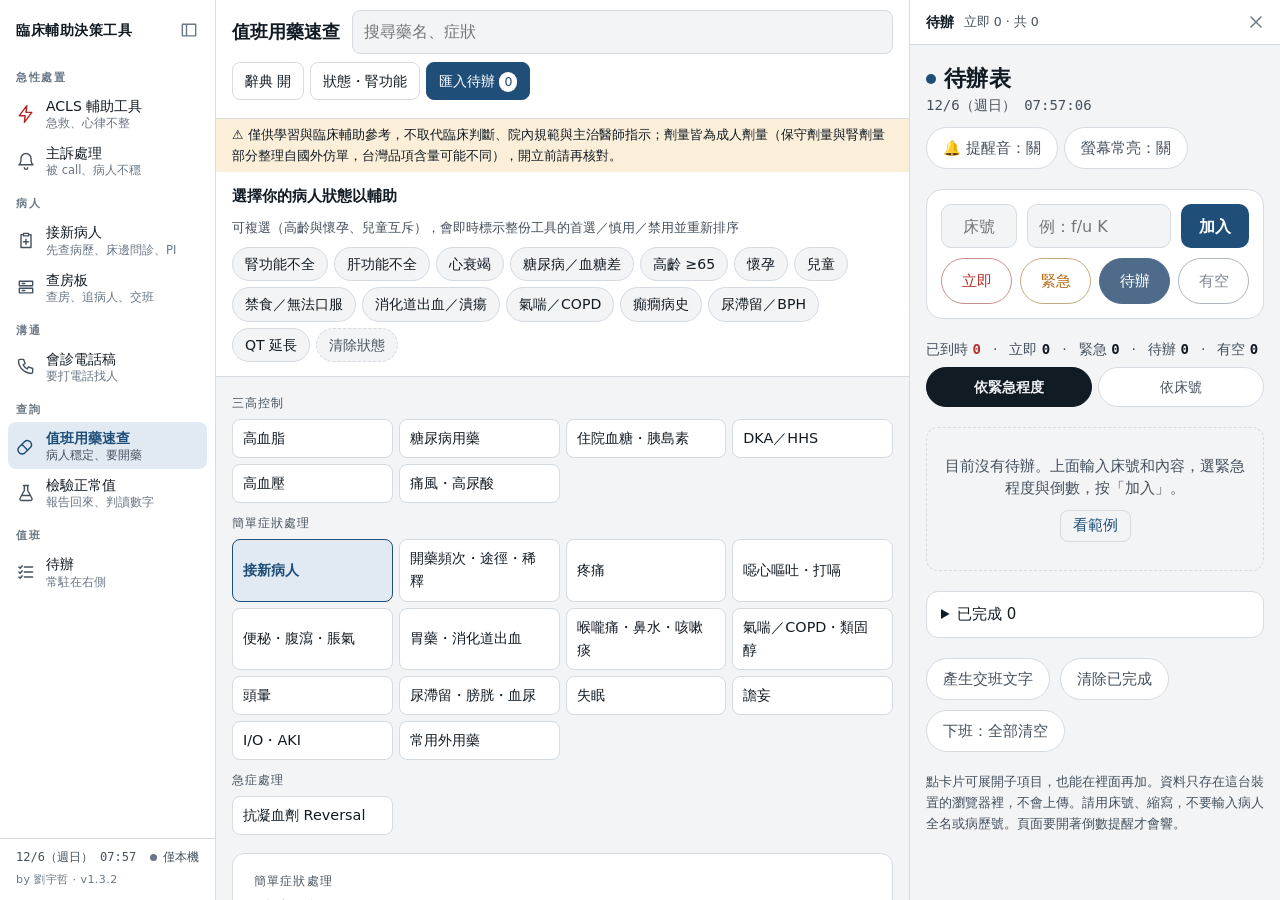
==== commit c14633ce: "依獨立檢核修正：接新病人打字時被舊版本蓋掉、重載瞬間的導覽、壞掉的版面設定、連續關開浮層；交班更新 Co-Authored-By: Claude Fable 5.2 <noreply@anthropi" ====
--- a/site/index.html
+++ b/site/index.html
@@ -273,6 +273,7 @@
   const lsGet = k => { try { return localStorage.getItem(k); } catch (e) { return null; } };
   const lsSet = (k, v) => { try { localStorage.setItem(k, v); } catch (e) {} };
   const lsJSON = (k, d) => { try { const v = JSON.parse(lsGet(k) || 'null'); return v == null ? d : v; } catch (e) { return d; } };
+  const lsArr = (k, d) => { const v = lsJSON(k, d); return Array.isArray(v) ? v : d; };
 
   const PANES = TOOLS.filter(t => t.src);            // 真的有自己一個 iframe 的工具
   const MAIN = PANES.map(t => t.id), ALL = [...MAIN, 'todo'];
@@ -290,7 +291,7 @@
   const selected = () => { const v = views[cur]; const e = TOOLS.find(t => t.pane === cur && t.view === v); return e ? e.id : cur; };
 
   /* ── 導覽：側欄（電腦）、底部列與全部工具（手機） ── */
-  let pins = lsJSON('hub.ui.pins', DEFAULT_PINS).filter(id => ENTRY[id]).slice(0, MAX_PINS);
+  let pins = lsArr('hub.ui.pins', DEFAULT_PINS).filter(id => ENTRY[id] && !ENTRY[id].urgent).slice(0, MAX_PINS);
   const groups = () => { const g = []; TOOLS.forEach(t => { let x = g.find(y => y.n === t.group); if (!x) g.push(x = { n: t.group, items: [] }); x.items.push(t); }); return g; };
   const navBtn = (t, prefix) => `<button class="nav${t.urgent ? ' urgent' : ''}" type="button" role="tab" id="${prefix}${t.id}" data-go="${t.id}" aria-selected="false" title="${esc(t.full + '：' + t.hint)}">${ic(t.icon)}<span class="tx"><span class="nm">${esc(t.full)}</span><span class="hint">${esc(t.hint)}</span></span></button>`;
   function buildRail() {
@@ -352,7 +353,7 @@
   function reloadTool(k) {
     const f = $('f-' + k);
     tries[k] = (tries[k] || 0) + 1;
-    $('pane-' + k).classList.remove('failed');
+    $('pane-' + k).classList.remove('failed', 'loaded');   // 拿掉 loaded：重載期間要送給工具的訊息會排隊等它載完
     f.src = f.dataset.src;
     watch(k);
   }
@@ -380,7 +381,7 @@
   });
   const idle = cb => (window.requestIdleCallback ? requestIdleCallback(cb, { timeout: 1200 }) : setTimeout(cb, 200));
   function warmRest() {
-    const recent = lsJSON('hub.ui.recent', []);
+    const recent = lsArr('hub.ui.recent', []);
     const rank = k => (k === 'todo' ? -3 : k === 'acls' ? -2 : recent.includes(k) ? recent.indexOf(k) : 50 + Math.abs(MAIN.indexOf(k) - MAIN.indexOf(cur)));
     const order = [...ALL].sort((a, b) => rank(a) - rank(b));
     const lite = !!(navigator.connection && navigator.connection.saveData);   // 省流量模式：只預載待辦和 ACLS
@@ -405,7 +406,7 @@
     paintNav();
     lsSet('hub.pane', JSON.stringify({ cur, lastMain: cur }));
   }
-  function remember(k) { const r = [k, ...lsJSON('hub.ui.recent', []).filter(x => x !== k && MAIN.includes(x))].slice(0, 4); lsSet('hub.ui.recent', JSON.stringify(r)); }
+  function remember(k) { const r = [k, ...lsArr('hub.ui.recent', []).filter(x => x !== k && MAIN.includes(x))].slice(0, 4); lsSet('hub.ui.recent', JSON.stringify(r)); }
   // 進到工具裡的某個畫面（例如主訴處理裡的接新病人）；點「主訴處理」本身而它正停在接新病人時，請它回到主畫面
   function tellView(pane, view) {
     whenLoaded(pane, () => { try { $('f-' + pane).contentWindow.postMessage({ hub: 'go', view }, '*'); } catch (e) {} });
@@ -450,8 +451,16 @@
   const sheetOpen = () => $('sheet').classList.contains('open');
   let histOn = false;
   function histPush() { if (histOn) return; try { history.pushState({ hubOverlay: 1 }, ''); histOn = true; } catch (e) {} }
-  function histPop() { if (!histOn) return; histOn = false; try { if (history.state && history.state.hubOverlay) history.back(); } catch (e) {} }
-  window.addEventListener('popstate', () => { if (!histOn) return; histOn = false; setDrawer(false, true); setSheet(false, true); });
+  let popSkip = 0;   // 自己呼叫 history.back() 引起的 popstate 要略過（它是非同步的，可能晚於下一次開浮層）
+  function histPop() { if (!histOn) return; histOn = false; try { if (history.state && history.state.hubOverlay) { popSkip++; history.back(); } } catch (e) {} }
+  window.addEventListener('popstate', () => {
+    if (popSkip) {
+      popSkip--;
+      // 關了馬上又開：瀏覽器可能把新開浮層的那一筆紀錄跟著退掉了，這裡補回去，返回鍵才會是「關浮層」而不是離開
+      if ((drawerOpen() || sheetOpen()) && !(history.state && history.state.hubOverlay)) { histOn = false; histPush(); }
+      return;
+    }
+    if (!histOn) return; histOn = false; setDrawer(false, true); setSheet(false, true); });
   function setDrawer(open, fromHist) {
     const on = !!open && narrow.matches;
     $('pane-todo').classList.toggle('open', on);
@@ -475,7 +484,11 @@
 
   // 電腦：右側待辦可收起；左側工具欄可收成圖示（只記在這台裝置）
   function setSide(on) { app.classList.toggle('side-off', !on); const b = $('sideToggle'); if (b) { b.setAttribute('aria-pressed', on); $('railTodoHint').textContent = on ? '常駐在右側' : '已收起，點一下打開'; } lsSet('hub.ui.side', on ? '1' : '0'); }
-  function setRail(min) { app.classList.toggle('rail-min', min); lsSet('hub.ui.rail', min ? '1' : '0'); }
+  // 工具欄：使用者按過就照他的；沒按過的話，視窗不夠寬（901–1180px）時自動收成圖示，把寬度讓給工具
+  const mid = matchMedia('(min-width:901px) and (max-width:1180px)');
+  function paintRail() { const s = lsGet('hub.ui.rail'); app.classList.toggle('rail-min', s === '1' || (s == null && mid.matches)); }
+  function setRail(min) { lsSet('hub.ui.rail', min ? '1' : '0'); paintRail(); }
+  mid.addEventListener('change', paintRail);
 
   function toast(text, actions) {
     document.querySelector('.hub-toast')?.remove(); clearTimeout(toast.t);
@@ -491,6 +504,7 @@
     else pins = TOOLS.map(t => t.id).filter(x => x === id || pins.includes(x));
     lsSet('hub.ui.pins', JSON.stringify(pins));
     buildMnav(); buildSheet($('sheetQ').value); status(true); paintNav(); mirror();
+    $('mAll').setAttribute('aria-expanded', sheetOpen());
   }
 
   // 事件一律委派：導覽是依清單產生的
@@ -622,7 +636,7 @@
 
   /* ── 開機 ── */
   buildRail(); buildMnav(); buildSheet('');
-  setRail(lsGet('hub.ui.rail') === '1');
+  paintRail();
   setSide(lsGet('hub.ui.side') !== '0');
   mirror(); status(true); setInterval(status, 2000);
   const saved = lsJSON('hub.pane', null); if (saved && MAIN.includes(saved.lastMain)) cur = saved.lastMain;
@@ -724,6 +738,7 @@
         // 還在第一次載入中（pane 還沒 loaded）就不用重載：它載完會自己讀到新資料。
         // 這時候 reload 會重載的是佔位的 about:blank，把正在載的工具打斷，畫面就停在空白（11/12 用藥速查、會診稿載不出來）
         if (!f.closest('.pane').classList.contains('loaded')) return;
+        f.closest('.pane').classList.remove('loaded');   // 載完（load 事件）會再加回來；期間總站要送給它的訊息會排隊
         try { f.contentWindow.location.reload(); } catch (e) { f.src = f.dataset.src; }
         return;
       }
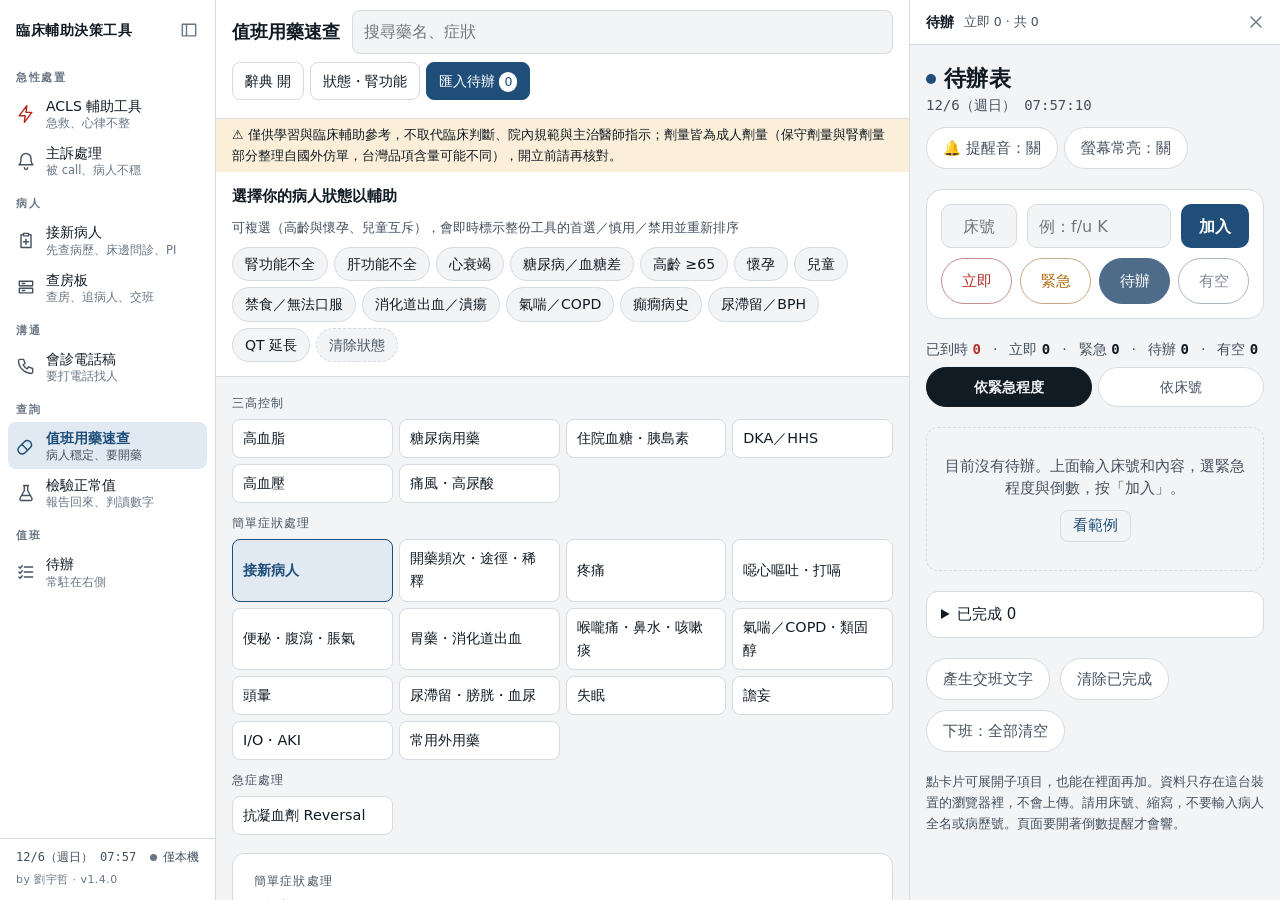
==== commit c844da0e: "v1.4.0 Co-Authored-By: Claude Fable 5.2 <noreply@anthropic.com>" ====
--- a/site/index.html
+++ b/site/index.html
@@ -1,7 +1,7 @@
 <!doctype html><html><head><meta charset=utf8><meta name=viewport content="width=device-width,initial-scale=1,viewport-fit=cover"><style>:root{color-scheme:light;box-sizing:border-box;padding-top:env(safe-area-inset-top,0px);padding-bottom:env(safe-area-inset-bottom,0px)}html{scroll-padding-top:env(safe-area-inset-top,0px)}body{margin:0;padding:0;font:14px -apple-system,BlinkMacSystemFont,sans-serif;background:#fff;color:#000}img{max-width:100%}[hidden]:not([hidden=until-found i]){display:none!important}</style></head><body>
 <title>臨床輔助決策工具</title>
 <meta name="author" content="劉宇哲">
-<meta name="app-version" content="1.3.2">
+<meta name="app-version" content="1.4.0">
 <!-- 臨床輔助決策工具 · designed &amp; built by 劉宇哲 -->
 <meta name="claude:viewport-fit-sides" content="cover">
 <style id="hub-base">/*hub-common:start*/
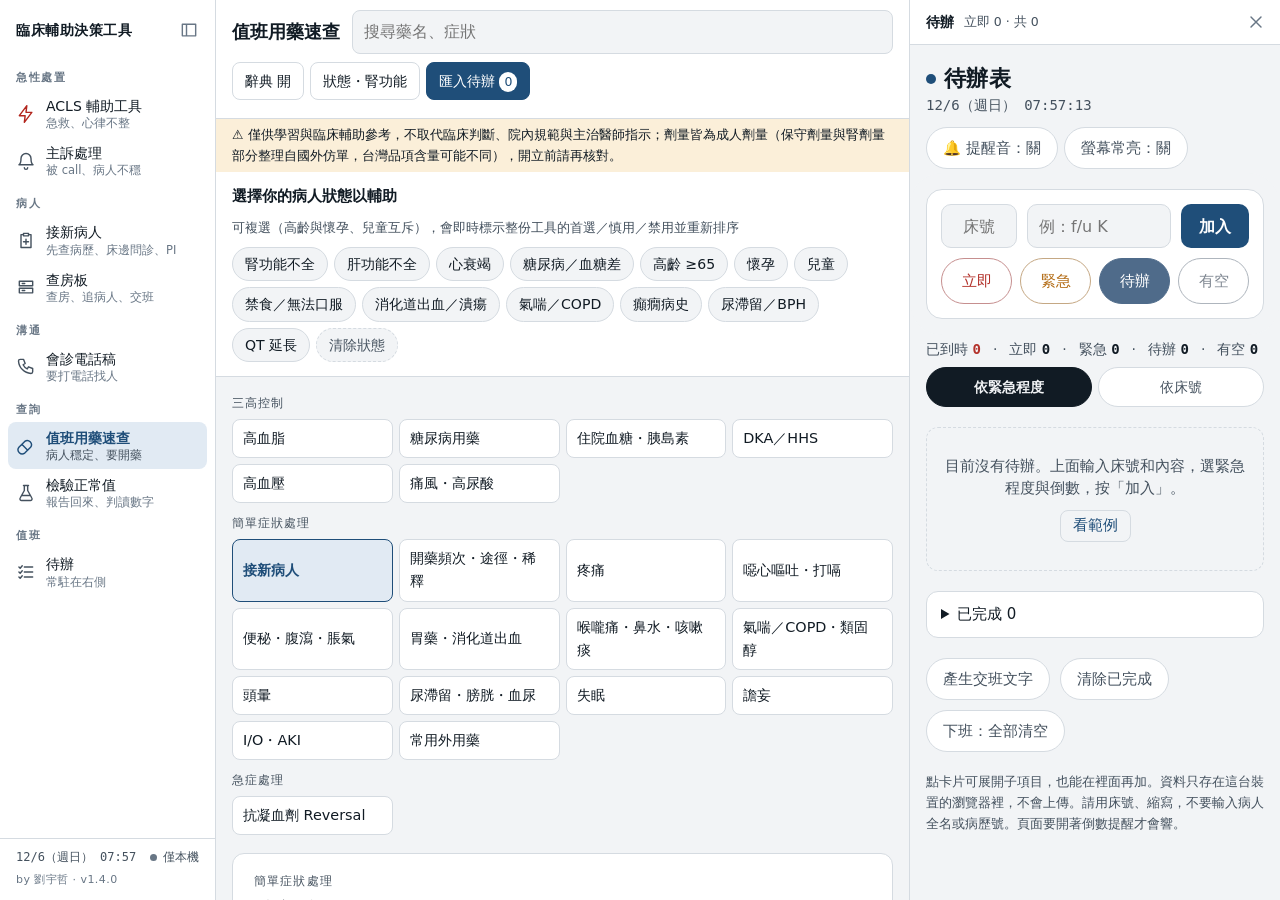
==== commit 60d6823a: "依 modern-web-guidance 審視：補語言標記、注音 Enter、訊息來源檢查、複製失敗提示、提示可報讀、焦點框 - 六個頁面補 lang="zh-Hant" - 查房板：Enter 處" ====
--- a/site/index.html
+++ b/site/index.html
@@ -1,4 +1,4 @@
-<!doctype html><html><head><meta charset=utf8><meta name=viewport content="width=device-width,initial-scale=1,viewport-fit=cover"><style>:root{color-scheme:light;box-sizing:border-box;padding-top:env(safe-area-inset-top,0px);padding-bottom:env(safe-area-inset-bottom,0px)}html{scroll-padding-top:env(safe-area-inset-top,0px)}body{margin:0;padding:0;font:14px -apple-system,BlinkMacSystemFont,sans-serif;background:#fff;color:#000}img{max-width:100%}[hidden]:not([hidden=until-found i]){display:none!important}</style></head><body>
+<!doctype html><html lang="zh-Hant"><head><meta charset=utf8><meta name=viewport content="width=device-width,initial-scale=1,viewport-fit=cover"><style>:root{color-scheme:light;box-sizing:border-box;padding-top:env(safe-area-inset-top,0px);padding-bottom:env(safe-area-inset-bottom,0px)}html{scroll-padding-top:env(safe-area-inset-top,0px)}body{margin:0;padding:0;font:14px -apple-system,BlinkMacSystemFont,sans-serif;background:#fff;color:#000}img{max-width:100%}[hidden]:not([hidden=until-found i]){display:none!important}</style></head><body>
 <title>臨床輔助決策工具</title>
 <meta name="author" content="劉宇哲">
 <meta name="app-version" content="1.4.0">
@@ -529,6 +529,8 @@
   // 其他工具把東西加進待辦：底部提示（可撤銷），待辦按鈕跳一下
   window.addEventListener('message', e => {
     if (!e.data || e.data.hub !== 'todo-add') return;
+    // 只收自己的工具 iframe 送來的（同源、而且真的是其中一個工具的視窗）；外層頁面或別的來源送的不理
+    if (e.origin !== location.origin || !ALL.some(k => { try { return $('f-' + k).contentWindow === e.source; } catch (er) { return false; } })) return;
     const d = e.data, acts = [];
     if (d.id) acts.push(['撤銷', (t, msg, b) => {
       try {
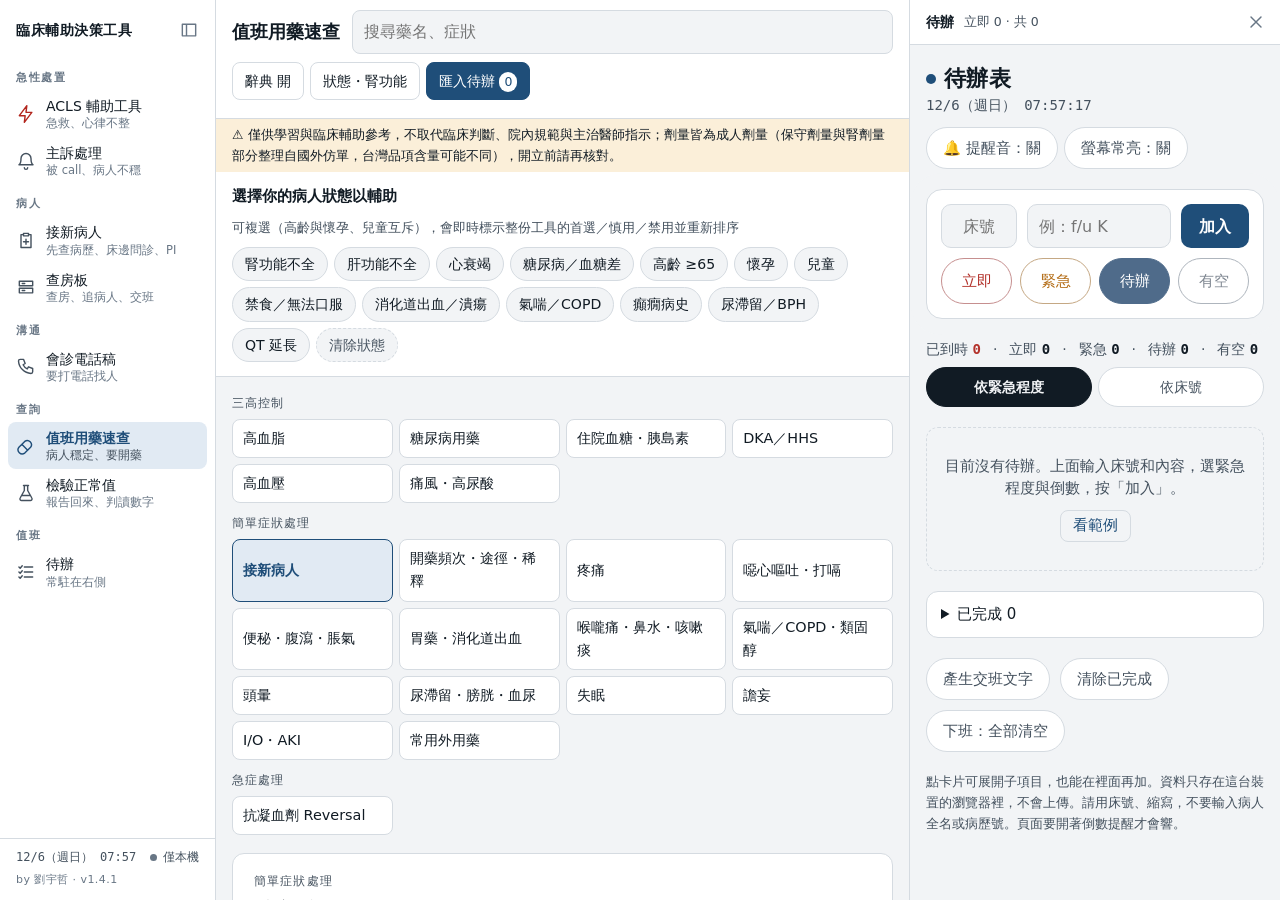
==== commit df58b0fa: "v1.4.1 Co-Authored-By: Claude Fable 5.2 <noreply@anthropic.com>" ====
--- a/site/index.html
+++ b/site/index.html
@@ -1,7 +1,7 @@
 <!doctype html><html lang="zh-Hant"><head><meta charset=utf8><meta name=viewport content="width=device-width,initial-scale=1,viewport-fit=cover"><style>:root{color-scheme:light;box-sizing:border-box;padding-top:env(safe-area-inset-top,0px);padding-bottom:env(safe-area-inset-bottom,0px)}html{scroll-padding-top:env(safe-area-inset-top,0px)}body{margin:0;padding:0;font:14px -apple-system,BlinkMacSystemFont,sans-serif;background:#fff;color:#000}img{max-width:100%}[hidden]:not([hidden=until-found i]){display:none!important}</style></head><body>
 <title>臨床輔助決策工具</title>
 <meta name="author" content="劉宇哲">
-<meta name="app-version" content="1.4.0">
+<meta name="app-version" content="1.4.1">
 <!-- 臨床輔助決策工具 · designed &amp; built by 劉宇哲 -->
 <meta name="claude:viewport-fit-sides" content="cover">
 <style id="hub-base">/*hub-common:start*/
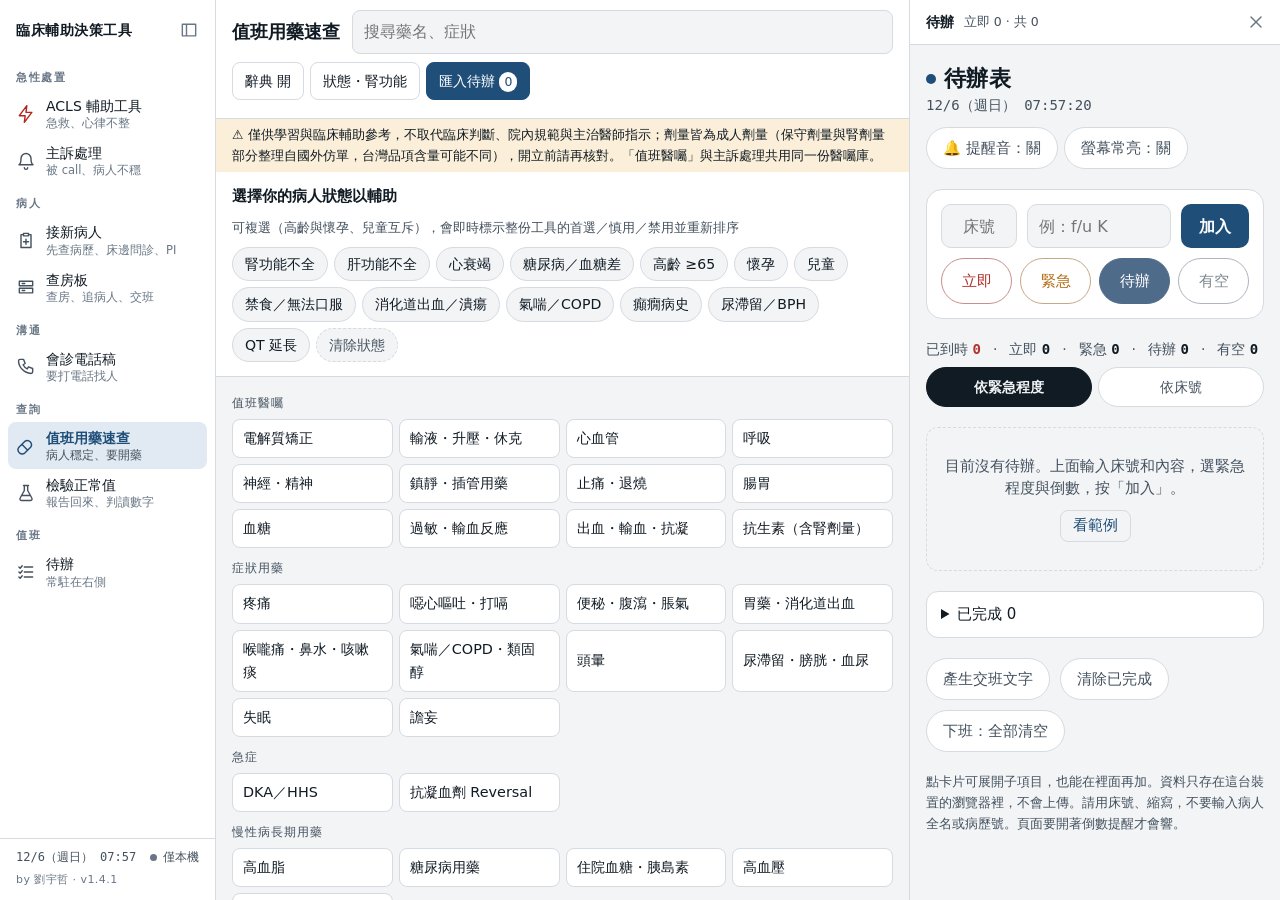
==== commit c7adc0a4: "共用醫囑庫、22 個新主訴、ACLS 鎮靜分頁、用藥速查重組 - shared/rx.js：141 筆可直接開的醫囑（藥名、劑量、途徑、頻次），含腎功能、肝、心衰竭、高齡、懷孕調整與體重換算 - 主訴" ====
--- a/site/index.html
+++ b/site/index.html
@@ -425,6 +425,14 @@
       if (far || instant) requestAnimationFrame(paint);
     }
   }
+  // 工具請總站打開另一個工具的某個畫面（主訴處理 ⇄ 用藥速查）：只接受自己的 iframe 送來的
+  window.addEventListener('message', e => {
+    if (!e.data || e.data.hub !== 'open') return;
+    const from = MAIN.some(x => { try { return $('f-' + x).contentWindow === e.source; } catch (er) { return false; } });
+    const t = TOOLS.find(x => x.id === e.data.tool && x.src);
+    if (!from || !t || !/^[\w-]{1,40}$/.test(String(e.data.view || ''))) return;
+    show(t.id); tellView(t.id, e.data.view);
+  });
   // 工具回報自己現在在哪個畫面 → 導覽的亮燈跟著變
   window.addEventListener('message', e => {
     if (!e.data || e.data.hub !== 'view') return;
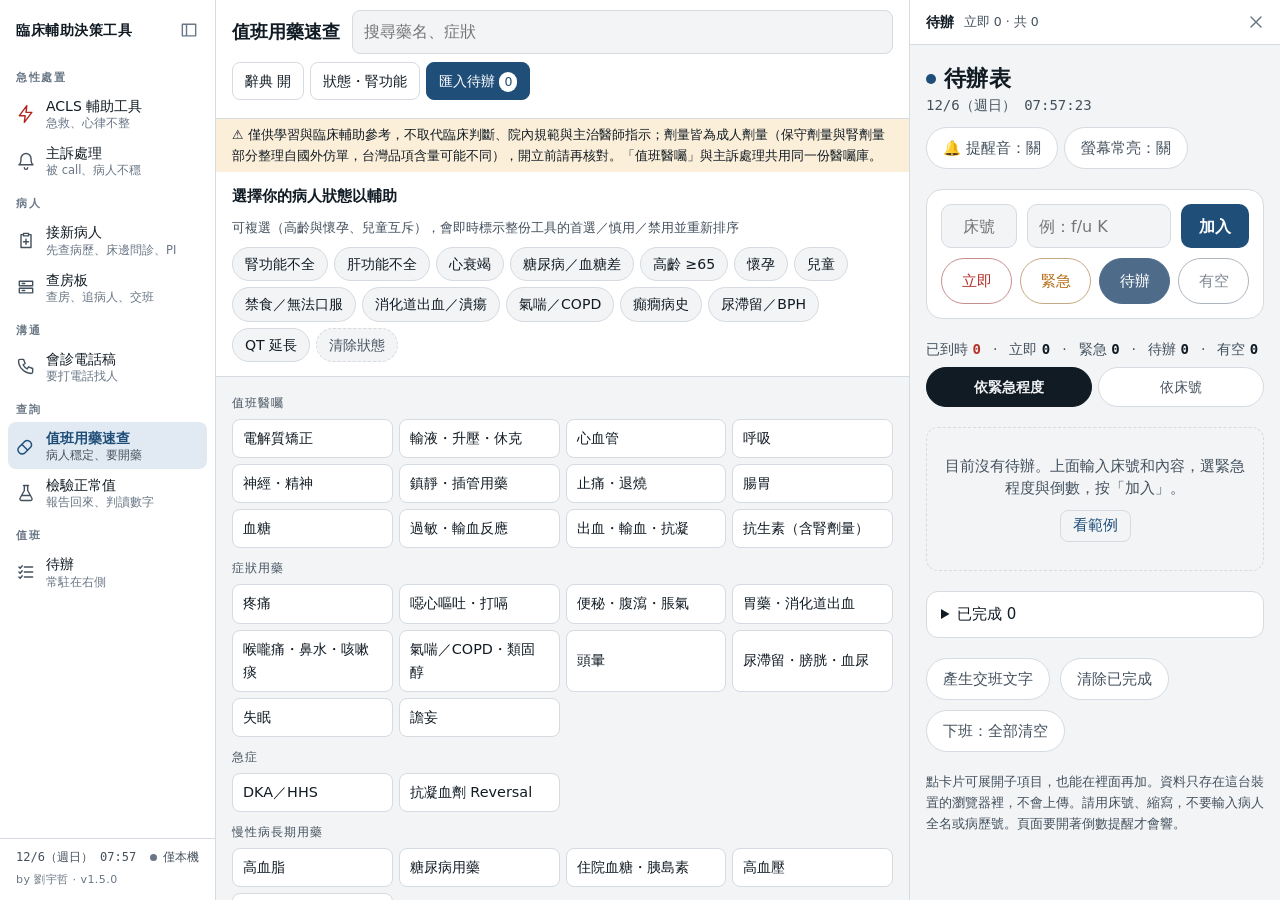
==== commit 78cd97d4: "v1.5.0 Co-Authored-By: Claude Fable 5.2 <noreply@anthropic.com>" ====
--- a/site/index.html
+++ b/site/index.html
@@ -1,7 +1,7 @@
 <!doctype html><html lang="zh-Hant"><head><meta charset=utf8><meta name=viewport content="width=device-width,initial-scale=1,viewport-fit=cover"><style>:root{color-scheme:light;box-sizing:border-box;padding-top:env(safe-area-inset-top,0px);padding-bottom:env(safe-area-inset-bottom,0px)}html{scroll-padding-top:env(safe-area-inset-top,0px)}body{margin:0;padding:0;font:14px -apple-system,BlinkMacSystemFont,sans-serif;background:#fff;color:#000}img{max-width:100%}[hidden]:not([hidden=until-found i]){display:none!important}</style></head><body>
 <title>臨床輔助決策工具</title>
 <meta name="author" content="劉宇哲">
-<meta name="app-version" content="1.4.1">
+<meta name="app-version" content="1.5.0">
 <!-- 臨床輔助決策工具 · designed &amp; built by 劉宇哲 -->
 <meta name="claude:viewport-fit-sides" content="cover">
 <style id="hub-base">/*hub-common:start*/
